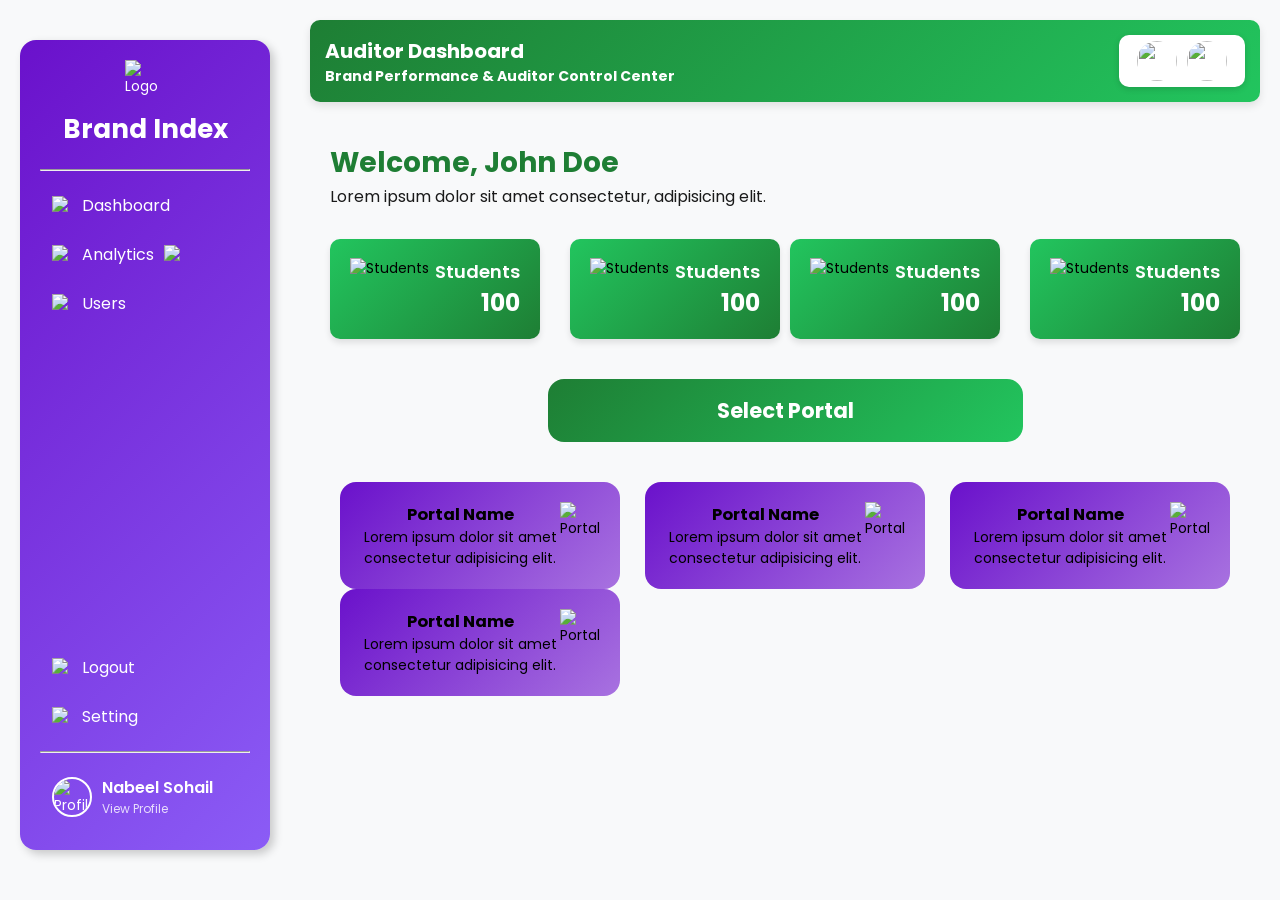
==== auditorDashboard.html @ d718fb27 "sidebar also done" ====
<!DOCTYPE html>
<html lang="en">
  <head>
    <meta charset="UTF-8" />
    <meta name="viewport" content="width=device-width, initial-scale=1.0" />
    <title>Dashboard</title>
    <link
      href="https://fonts.googleapis.com/css2?family=Inter:wght@400;700&display=swap"
      rel="stylesheet"
    />
    <link rel="stylesheet" href="./assets/css/global.css" />
    <link rel="stylesheet" href="./assets/css/sidebar.css" />
    <link rel="stylesheet" href="./assets/css/auditorDashboard.css" />
  </head>
  <body>
    <div class="sidebar">
      <!-- Top Section -->
      <div class="top">
        <img src="https://placehold.co/20x20" alt="Logo" />
        <h2>Brand Index</h2>
      </div>

      <hr class="seperator">

      <!-- Middle Section (Navigation Items) -->
      <div class="middle">
        <div class="nav-item">
          <img src="https://placehold.co/20x20" alt="Home" />
          <span>Dashboard</span>
        </div>
        <!-- Analytics with Submenu -->
        <div class="nav-item has-submenu">
          <div class="nav-main">
            <img src="https://placehold.co/20x20" alt="Analytics" />
            <span>Analytics</span>
            <img src="https://placehold.co/20x20" class="arrow-icon" alt="Expand" />
          </div>
          <div class="submenu">
            <div class="submenu-item">Reports</div>
            <div class="submenu-item">Traffic</div>
            <div class="submenu-item">User Insights</div>
          </div>
        </div>
        <div class="nav-item">
          <img src="https://placehold.co/20x20" alt="Users" />
          <span>Users</span>
        </div>
        <!-- <div class="nav-item">
          <img src="https://placehold.co/20x20" alt="Settings" />
          <span>Settings</span>
        </div> -->
      </div>

      
      <!-- Footer Section -->
      <div class="footer">
        <div class="footer-item">
          <img src="https://placehold.co/20x20" alt="Logout" />
          <span>Logout</span>
        </div>
        <div class="footer-item">
          <img src="https://placehold.co/20x20" alt="Logout" />
          <span>Setting</span>
        </div>
      </div>
      
      <hr class="seperator">
      
      <!-- Profile Panel -->
      <div class="profile-panel">
        <img src="https://placehold.co/20x20" alt="Profile" />
        <div class="profile-info">
          <h3>Nabeel Sohail</h3>
          <p>View Profile</p>
        </div>
      </div>
    </div>

    <div class="main-content">
      <div class="header">
        <div>
          <h1>Auditor Dashboard</h1>
          <h4>Brand Performance & Auditor Control Center</h4>
        </div>
        <div class="header-sub-wrapper">
          <img src="https://placehold.co/20x20" />
          <img src="https://placehold.co/20x20" />
        </div>
      </div>

      <div class="top-section">
        <div class="welcome">
          <h2>Welcome, <span>John Doe</span></h2>
          <p>Lorem ipsum dolor sit amet consectetur, adipisicing elit.</p>
        </div>

        <div class="stat-container">
          <div class="stats">
            <div class="stat">
              <div class="stat-img">
                <img src="https://placehold.co/20x20" alt="Students" />
              </div>
              <div class="stat-text">
                <h3>Students</h3>
                <h4>100</h4>
              </div>
            </div>
            <div class="stat">
              <div class="stat-img">
                <img src="https://placehold.co/20x20" alt="Students" />
              </div>
              <div class="stat-text">
                <h3>Students</h3>
                <h4>100</h4>
              </div>
            </div>
          </div>
          <div class="stats">
            <div class="stat">
              <div class="stat-img">
                <img src="https://placehold.co/20x20" alt="Students" />
              </div>
              <div class="stat-text">
                <h3>Students</h3>
                <h4>100</h4>
              </div>
            </div>
            <div class="stat">
              <div class="stat-img">
                <img src="https://placehold.co/20x20" alt="Students" />
              </div>
              <div class="stat-text">
                <h3>Students</h3>
                <h4>100</h4>
              </div>
            </div>
          </div>
        </div>
      </div>

      <div class="portal-section">
        <h2>Select Portal</h2>
        <div class="portals">
          <div class="portal">
            <div class="left">
              <h3 class="title">Portal Name</h3>
              <div class="description">
                Lorem ipsum dolor sit amet consectetur adipisicing elit.
              </div>
            </div>
            <div class="right">
              <img src="https://placehold.co/56x56" alt="Portal" />
            </div>
            <button class="portal-btn">Click Here</button>
          </div>
          <div class="portal">
            <div class="left">
              <h3 class="title">Portal Name</h3>
              <div class="description">
                Lorem ipsum dolor sit amet consectetur adipisicing elit.
              </div>
            </div>
            <div class="right">
              <img src="https://placehold.co/56x56" alt="Portal" />
            </div>
            <button class="portal-btn">Click Here</button>
          </div>
          <div class="portal">
            <div class="left">
              <h3 class="title">Portal Name</h3>
              <div class="description">
                Lorem ipsum dolor sit amet consectetur adipisicing elit.
              </div>
            </div>
            <div class="right">
              <img src="https://placehold.co/56x56" alt="Portal" />
            </div>
            <button class="portal-btn">Click Here</button>
          </div>
          <div class="portal">
            <div class="left">
              <h3 class="title">Portal Name</h3>
              <div class="description">
                Lorem ipsum dolor sit amet consectetur adipisicing elit.
              </div>
            </div>
            <div class="right">
              <img src="https://placehold.co/56x56" alt="Portal" />
            </div>
            <button class="portal-btn">Click Here</button>
          </div>
        </div>
      </div>
    </div>
  </body>
  <script src="./assets/js/Sidebar.js" defer></script>
</html>
---- assets/css/global.css ----
@import url("https://fonts.googleapis.com/css?family=Poppins:400,500,600,700&display=swap");
* {
  margin: 0;
  padding: 0;
  box-sizing: border-box;
  font-family: "Poppins", sans-serif;
  text-decoration: none;
  list-style: none;
}

html,
body {
  height: 100vh;
  width: 100%;
  /* place-items: center; */
  /* display: flex; */
  /* flex-direction: column; */
  /* justify-content: center; */
  /* align-items: center; */
  font-family: "Poppins", sans-serif;
  display: flex;
  justify-content: center;
  align-items: center;
  /* background-color: #ddd; */
  font-size: 14px;
}
/* ::selection {
  background: #23a03d;
  color: #ffffff;
} */

/* ------------------------------------ */
/* -------- Button Styles -------------- */
/* ------------------------------------ */

.btn-green {
  border: none;
  padding: 20px;
  margin-top: 5px;
  background-color: #23a03d;
  border-radius: 5px;
  color: #ffffff;
  cursor: pointer;
  font-weight: bold;
  font-size: 14px;
  transition: all ease-in-out 0.3s;
  width: 100%;
}

.btn-white {
  border: none;
  padding: 15px 30px;
  background-color: #ffffff;
  border-radius: 50px;
  color: #119832;
  margin: 10px 0px;
  cursor: pointer;
  font-weight: bold;
  transition: all ease-in-out 0.3s;
}

.btn-white:hover {
  background-color: #209e39;
  color: #ffffff;
  outline: 2px solid #ffffff;
}

.btn-green:hover {
  background-color: #ffffff;
  color: #1f9e39;
  outline: 2px solid #1c9d37;
}

/* ------------------------------------ */
/* -------- Input Styles -------------- */
/* ------------------------------------ */

.form-input {
  margin: 10px 0px;
  border: 1px solid #454344;
  padding: 12px 8px;
  background-color: #efefef;
  width: 100%;
  border-radius: 5px;
  transition: all ease-in-out 0.3s;  
  color: #6b6b6b;
}

.form-input:focus {
  outline: none;
  border: 1px solid #17c93b;
  box-shadow: 0px 0px 5px 0px #209e39;
  color: #3a3a3a;
  background-color: #ffffff;
}

.form-input:hover {
  outline: none;
  border: 1px solid #17c93b;
}

/* placeholder */
.form-input::placeholder {
  color: #6b6b6b;
}

/* ------------------------------------ */
/* -------- Main Styles -------------- */
/* ------------------------------------ */
---- assets/css/sidebar.css ----
/* Sidebar */
.sidebar {
  width: 250px;
  height: 90vh;
  background: linear-gradient(135deg, #6a11cb, #8b5cf6);
  color: #fff;
  display: flex;
  flex-direction: column;
  padding: 20px;
  margin: 40px 20px;
  border-radius: 16px;
  box-shadow: 4px 4px 10px rgba(0, 0, 0, 0.2);
  transition: all 0.3s ease-in-out;
}

/* Top Section (Logo & App Name) */
.sidebar .top {
  display: flex;
  align-items: center;
  flex-direction: column;
  justify-content: center;
  gap: 10px;
  width: 100%;
  margin-bottom: 10px;
}

.sidebar .top img {
  width: 40px;
  height: 40px;
}

.sidebar .top h2 {
  font-size: 26px;
  font-weight: bold;
}

/* Middle Section (Navigation Items) */
.sidebar .middle {
  flex: 1;
  width: 100%;
}

.sidebar .nav-item {
  display: flex;
  align-items: center;
  gap: 10px;
  padding: 12px;
  border-radius: 8px;
  transition: all 0.3s ease-in-out;
  cursor: pointer;
}

.sidebar .nav-item:hover {
  background-color: rgba(255, 255, 255, 0.15);
  transform: translateX(5px);
}

.sidebar .nav-item img {
  width: 20px;
  height: 20px;
}

.sidebar .nav-item span {
  font-size: 16px;
}

/* Submenu */
.nav-item.has-submenu {
  display: flex;
  flex-direction: column;
  width: 100%;
}

.nav-item .nav-main {
  display: flex;
  align-items: center;
  justify-content:flex-start;
  width: 100%;
  cursor: pointer;
  gap: 10px;  
}

.arrow-icon {
  width: 15px;
  transition: transform 0.3s ease;
}

.submenu {
  display: none;
  flex-direction: column;
  padding-left: 30px;
  width: auto;
}

.submenu-item {
  padding: 8px 0;
  font-size: 14px;
  cursor: pointer;
  transition: all 0.3s ease;
}

.submenu-item:hover {
  color: #ffd700;
}

/* Open submenu */
.nav-item.active .submenu {
  display: flex;
  width: 100%;
}

.nav-item.active .arrow-icon {
  transform: rotate(180deg);
}

/* Footer Section (Settings & Logout) */
.sidebar .footer {
  width: 100%;
}

.sidebar .footer .footer-item {
  display: flex;
  align-items: center;
  gap: 10px;
  padding: 12px;
  border-radius: 8px;
  transition: all 0.3s ease-in-out;
  cursor: pointer;
}

.sidebar .footer .footer-item:hover {
  background-color: rgba(255, 255, 255, 0.15);
  transform: translateX(5px);
}

.sidebar .footer .footer-item img {
  width: 20px;
  height: 20px;
}

.sidebar .footer .footer-item span {
  font-size: 16px;
}

/* Profile Panel */
.sidebar .profile-panel {
  display: flex;
  align-items: center;
  gap: 10px;
  margin-top: auto;
  padding: 12px;
  border-radius: 8px;
  cursor: pointer;
  transition: all 0.3s ease-in-out;
}

.sidebar .profile-panel:hover {
  background-color: rgba(255, 255, 255, 0.15);
}

.sidebar .profile-panel img {
  width: 40px;
  height: 40px;
  border-radius: 50%;
  border: 2px solid white;
}

.sidebar .profile-panel .profile-info {
  display: flex;
  flex-direction: column;
}

.sidebar .profile-panel .profile-info h3 {
  font-size: 16px;
  font-weight: 600;
}

.sidebar .profile-panel .profile-info p {
  font-size: 12px;
  opacity: 0.8;
}

/* Seperator */
.sidebar .seperator {
  width: 100%;
  height: 1px;
  background-color: rgba(255, 255, 255, 0.2);
  margin: 10px 0;
}
---- assets/css/auditorDashboard.css ----
* {
  margin: 0;
  padding: 0;
  box-sizing: border-box;
  font-family: "Poppins", sans-serif;
}

body {
  display: flex;
  flex-direction: row;
  height: 100vh;
  background-color: #f8f9fa;
  justify-content: flex-start;
  align-items: flex-start;
}

/* General Enhancements */
:root {
  --primary-green: #1e7e34; /* Darker green for depth */
  --secondary-green: #22c55e; /* Existing bright green */
  --accent-red: #e63946; /* Slightly soft red */
  --text-dark: #1a1a1a;
  --text-light: #ffffff;
  --card-bg: #f4f4f4;
}

/* Main Content */
.main-content {
  flex: 1;
  padding: 20px;
}

/* Header */
.header {
  display: flex;
  justify-content: space-between;
  align-items: center;
  background: linear-gradient(
    135deg,
    var(--primary-green),
    var(--secondary-green)
  );
  padding: 15px;
  color: var(--text-light);
  border-radius: 10px;
  box-shadow: 0px 4px 8px rgba(0, 0, 0, 0.1);
  transition: all 0.3s ease-in-out;
}

.header:hover {
  transform: scale(1.01);
}

.header h1 {
  font-size: 20px;
  font-weight: bold;
}

/* Header Sub-wrapper */
.header .header-sub-wrapper {
  display: flex;
  align-items: center;
  background-color: var(--text-light);
  color: var(--text-dark);
  padding: 6px 18px;
  border-radius: 10px;
  gap: 10px;
  box-shadow: 0px 2px 6px rgba(0, 0, 0, 0.15);
}

.header .header-sub-wrapper img {
  width: 40px;
  height: 40px;
  border-radius: 50%;
  transition: transform 0.3s ease-in-out;
}

.header .header-sub-wrapper img:hover {
  transform: rotate(10deg);
}

/* Top Section */
.top-section {
  margin: 20px auto;
  padding: 20px;
  display: flex;
  flex-direction: column;
  gap: 30px;
}

.top-section .welcome h2 {
  font-size: 28px;
  font-weight: 700;
  color: var(--primary-green);
  transition: color 0.3s ease-in-out;
}

.top-section .welcome h2:hover {
  color: var(--secondary-green);
}

.top-section .welcome p {
  font-size: 16px;
  color: var(--text-dark);
}

/* Stats Section */
.stat-container {
  display: flex;
  flex-direction: row;
  justify-content: space-between;
  width: 100%;
  margin: auto;
}

.stats {
  display: flex;
  justify-content: space-around;
  gap: 30px;
  flex-wrap: wrap;
}

.stat {
  background: linear-gradient(
    135deg,
    var(--secondary-green),
    var(--primary-green)
  );
  padding: 20px;
  border-radius: 10px;
  text-align: center;
  width: 210px;
  height: 100px;
  display: flex;
  flex-wrap: wrap;
  justify-content: space-between;
  align-content: center;
  box-shadow: 0px 4px 6px rgba(0, 0, 0, 0.1);
  transition: transform 0.3s ease-in-out, box-shadow 0.3s ease-in-out;
}

.stat:hover {
  transform: translateY(-5px);
  box-shadow: 0px 6px 12px rgba(0, 0, 0, 0.15);
}

.stat .stat-img img {
  width: 36px;
  transition: transform 0.3s ease-in-out;
}

.stat:hover .stat-img img {
  transform: scale(1.1);
}

.stat .stat-text {
  text-align: right;
  color: var(--text-light);
}

.stat .stat-text h3 {
  font-size: 18px;
  font-weight: 600;
}

.stat .stat-text h4 {
  font-size: 24px;
}

/* Portal Section */
.portal-section h2 {
  text-align: center;
  margin: 20px auto;
  background: linear-gradient(
    135deg,
    var(--primary-green),
    var(--secondary-green)
  );
  padding: 16px 0px;
  border-radius: 16px;
  width: 50%;
  color: var(--text-light);
  transition: transform 0.3s ease-in-out;
}

.portal-section h2:hover {
  transform: scale(1.02);
}

.portals {
  display: flex;
  justify-content: space-between;
  padding: 20px 30px;
  flex-wrap: wrap;
}
/* Portal Styling */
.portal {
  background: linear-gradient(135deg, #6a11cb, #a872e0);
  padding: 20px;
  border-radius: 16px;
  text-align: center;
  display: flex;
  flex-direction: row;
  justify-content: space-between;
  width: 280px;
  position: relative;
  overflow: hidden;
  transition: all 0.3s ease-in-out;
}

.portal:hover {
  transform: translateY(-5px);
  box-shadow: 0px 6px 12px rgba(0, 0, 0, 0.15);
}

/* Blur Effect */
.portal::before {
  content: "";
  position: absolute;
  top: 0;
  left: 0;
  width: 100%;
  height: 100%;
  background: rgba(0, 0, 0, 0.5); /* Dark overlay */
  backdrop-filter: blur(6px); /* Blur effect */
  opacity: 0;
  transition: opacity 0.3s ease-in-out;
  border-radius: 16px;
}

/* Button Styling */
.portal .portal-btn {
  position: absolute;
  top: 50%;
  left: 50%;
  transform: translate(-50%, -50%) translateY(20px); /* Initially hidden below */
  background: var(--accent-red);
  color: var(--text-light);
  border: none;
  padding: 12px 24px;
  font-size: 16px;
  font-weight: bold;
  border-radius: 8px;
  opacity: 0;
  transition: all 0.3s ease-in-out;
  cursor: pointer;
}

.portal .portal-btn:hover {
  background: #c92a3e;
}

/* Show Blur and Button on Hover */
.portal:hover::before {
  opacity: 1;
}

.portal:hover .portal-btn {
  opacity: 1;
  transform: translate(-50%, -50%) translateY(0);
}
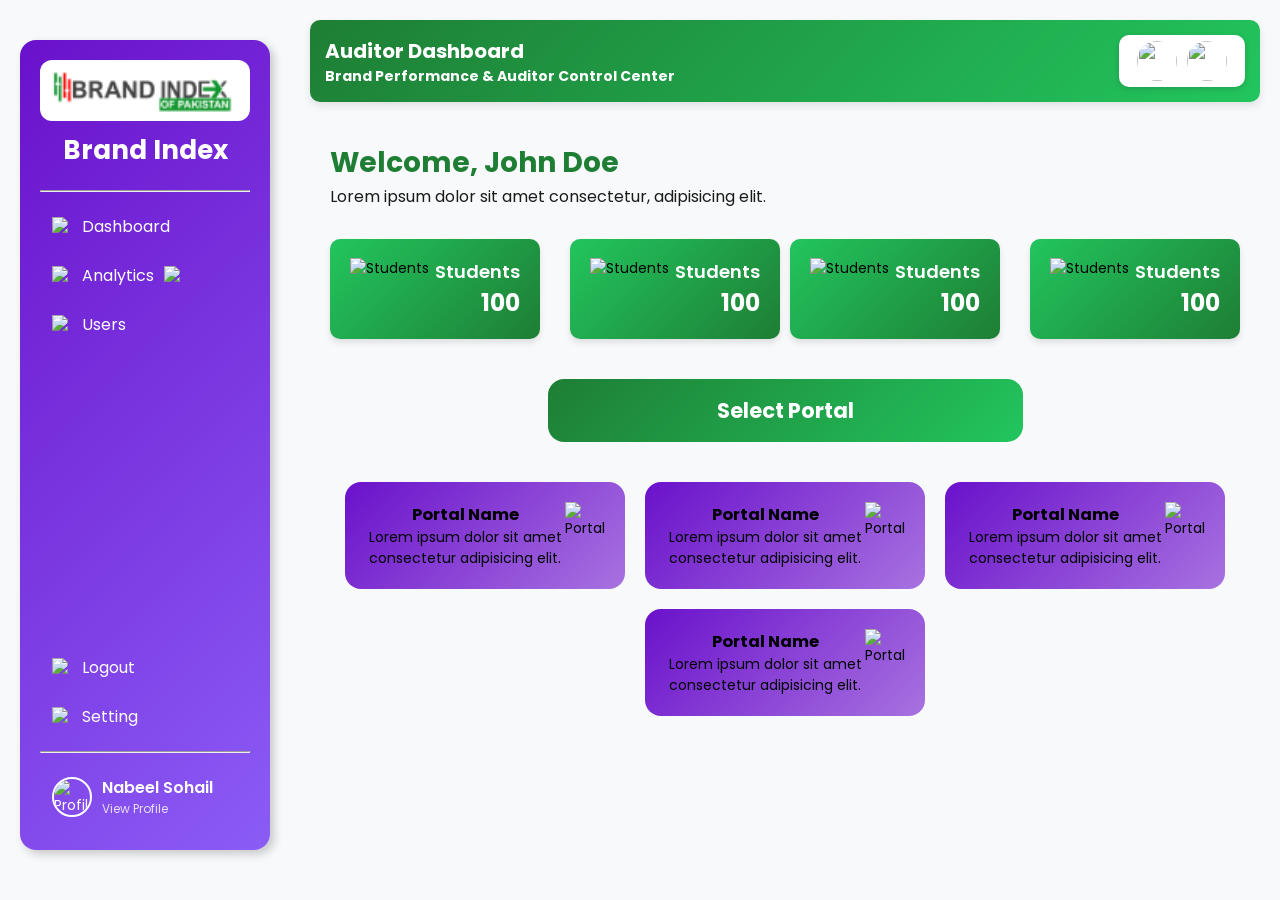
==== commit 4efe2ffd: "portals grid and logo" ====
--- a/auditorDashboard.html
+++ b/auditorDashboard.html
@@ -16,11 +16,14 @@
     <div class="sidebar">
       <!-- Top Section -->
       <div class="top">
-        <img src="https://placehold.co/20x20" alt="Logo" />
+        <img
+          src="./assets/images/BRAND INDEX Concepts Initial Logo 1.png"
+          alt="Logo"
+        />
         <h2>Brand Index</h2>
       </div>
 
-      <hr class="seperator">
+      <hr class="seperator" />
 
       <!-- Middle Section (Navigation Items) -->
       <div class="middle">
@@ -33,7 +36,11 @@
           <div class="nav-main">
             <img src="https://placehold.co/20x20" alt="Analytics" />
             <span>Analytics</span>
-            <img src="https://placehold.co/20x20" class="arrow-icon" alt="Expand" />
+            <img
+              src="https://placehold.co/20x20"
+              class="arrow-icon"
+              alt="Expand"
+            />
           </div>
           <div class="submenu">
             <div class="submenu-item">Reports</div>
@@ -51,7 +58,6 @@
         </div> -->
       </div>
 
-      
       <!-- Footer Section -->
       <div class="footer">
         <div class="footer-item">
@@ -63,9 +69,9 @@
           <span>Setting</span>
         </div>
       </div>
-      
-      <hr class="seperator">
-      
+
+      <hr class="seperator" />
+
       <!-- Profile Panel -->
       <div class="profile-panel">
         <img src="https://placehold.co/20x20" alt="Profile" />
--- a/assets/css/sidebar.css
+++ b/assets/css/sidebar.css
@@ -25,8 +25,9 @@
 }
 
 .sidebar .top img {
-  width: 40px;
-  height: 40px;
+  width: 210px;
+  height: auto;
+  border-radius: 12px;
 }
 
 .sidebar .top h2 {
@@ -74,10 +75,10 @@
 .nav-item .nav-main {
   display: flex;
   align-items: center;
-  justify-content:flex-start;
+  justify-content: flex-start;
   width: 100%;
   cursor: pointer;
-  gap: 10px;  
+  gap: 10px;
 }
 
 .arrow-icon {
@@ -186,4 +187,4 @@
   height: 1px;
   background-color: rgba(255, 255, 255, 0.2);
   margin: 10px 0;
-}+}
--- a/assets/css/auditorDashboard.css
+++ b/assets/css/auditorDashboard.css
@@ -189,10 +189,12 @@
 
 .portals {
   display: flex;
-  justify-content: space-between;
+  justify-content: center; /* Center items if there's extra space */
+  gap: 20px; /* Add gap for spacing */
   padding: 20px 30px;
-  flex-wrap: wrap;
-}
+  flex-wrap: wrap; /* Ensure items wrap to the next line */
+}
+
 /* Portal Styling */
 .portal {
   background: linear-gradient(135deg, #6a11cb, #a872e0);
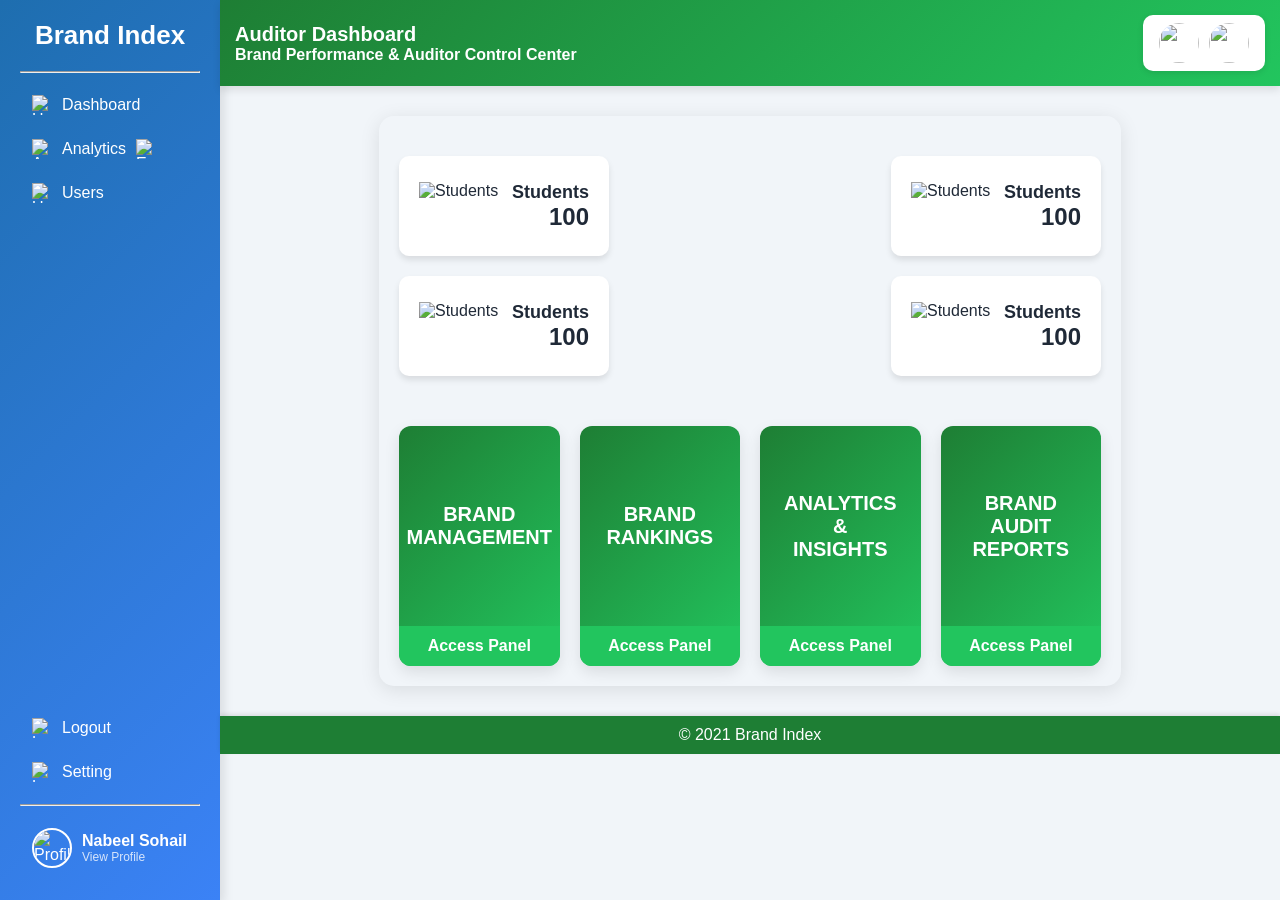
==== commit 8fb28261: "working" ====
--- a/auditorDashboard.html
+++ b/auditorDashboard.html
@@ -8,18 +8,428 @@
       href="https://fonts.googleapis.com/css2?family=Inter:wght@400;700&display=swap"
       rel="stylesheet"
     />
-    <link rel="stylesheet" href="./assets/css/global.css" />
-    <link rel="stylesheet" href="./assets/css/sidebar.css" />
-    <link rel="stylesheet" href="./assets/css/auditorDashboard.css" />
   </head>
+  <style>
+    /* General Enhancements */
+    :root {
+      --primary-green: #1e7e34;
+      --secondary-green: #22c55e;
+      --primary-blue: #1e6eaf;
+      --secondary-blue: #3b82f6;
+      --neutral-gray: #f1f5f9;
+      --text-dark: #1f2937;
+      --text-light: #ffffff;
+      --card-bg: #ffffff;
+      --border-gray: #d1d5db;
+      --shadow-color: rgba(0, 0, 0, 0.1);
+    }
+
+    * {
+      margin: 0;
+      padding: 0;
+      box-sizing: border-box;
+      font-family: "Inter", sans-serif;
+    }
+
+    body {
+      display: flex;
+      flex-direction: row;
+      height: 100vh;
+      background-color: var(--neutral-gray);
+      color: var(--text-dark);
+      justify-content: flex-start;
+      align-items: flex-start;
+    }
+
+    /* Sidebar */
+    .sidebar {
+      width: 250px;
+      height: 100vh;
+      background: linear-gradient(135deg, var(--primary-blue), var(--secondary-blue));
+      color: var(--text-light);
+      display: flex;
+      flex-direction: column;
+      padding: 20px;
+      box-shadow: 4px 4px 10px var(--shadow-color);
+      transition: all 0.3s ease-in-out;
+    }
+
+    /* Top Section (Logo & App Name) */
+    .sidebar .top {
+      display: flex;
+      align-items: center;
+      flex-direction: column;
+      justify-content: center;
+      gap: 10px;
+      width: 100%;
+      margin-bottom: 10px;
+    }
+
+    .sidebar .top img {
+      width: 40px;
+      height: 40px;
+    }
+
+    .sidebar .top h2 {
+      font-size: 26px;
+      font-weight: bold;
+    }
+
+    /* Middle Section (Navigation Items) */
+    .sidebar .middle {
+      flex: 1;
+      width: 100%;
+    }
+
+    .sidebar .nav-item {
+      display: flex;
+      align-items: center;
+      gap: 10px;
+      padding: 12px;
+      border-radius: 8px;
+      transition: all 0.3s ease-in-out;
+      cursor: pointer;
+    }
+
+    .sidebar .nav-item:hover {
+      background-color: rgba(255, 255, 255, 0.2);
+      transform: translateX(5px);
+    }
+
+    .sidebar .nav-item img {
+      width: 20px;
+      height: 20px;
+    }
+
+    .sidebar .nav-item span {
+      font-size: 16px;
+    }
+
+    /* Submenu */
+    .nav-item.has-submenu {
+      display: flex;
+      flex-direction: column;
+      width: 100%;
+    }
+
+    .nav-item .nav-main {
+      display: flex;
+      align-items: center;
+      justify-content: flex-start;
+      width: 100%;
+      cursor: pointer;
+      gap: 10px;
+    }
+
+    .arrow-icon {
+      width: 15px;
+      transition: transform 0.3s ease;
+    }
+
+    .submenu {
+      display: none;
+      flex-direction: column;
+      padding-left: 30px;
+      width: auto;
+    }
+
+    .submenu-item {
+      padding: 8px 0;
+      font-size: 14px;
+      cursor: pointer;
+      transition: all 0.3s ease;
+    }
+
+    .submenu-item:hover {
+      color: #ffd700;
+    }
+
+    /* Open submenu */
+    .nav-item.active .submenu {
+      display: flex;
+      width: 100%;
+    }
+
+    .nav-item.active .arrow-icon {
+      transform: rotate(180deg);
+    }
+
+    /* Footer Section (Settings & Logout) */
+    .sidebar .footer {
+      width: 100%;
+    }
+
+    .sidebar .footer .footer-item {
+      display: flex;
+      align-items: center;
+      gap: 10px;
+      padding: 12px;
+      border-radius: 8px;
+      transition: all 0.3s ease-in-out;
+      cursor: pointer;
+    }
+
+    .sidebar .footer .footer-item:hover {
+      background-color: rgba(255, 255, 255, 0.2);
+      transform: translateX(5px);
+    }
+
+    .sidebar .footer .footer-item img {
+      width: 20px;
+      height: 20px;
+    }
+
+    .sidebar .footer .footer-item span {
+      font-size: 16px;
+    }
+
+    /* Profile Panel */
+    .sidebar .profile-panel {
+      display: flex;
+      align-items: center;
+      gap: 10px;
+      margin-top: auto;
+      padding: 12px;
+      border-radius: 8px;
+      cursor: pointer;
+      transition: all 0.3s ease-in-out;
+    }
+
+    .sidebar .profile-panel:hover {
+      background-color: rgba(255, 255, 255, 0.2);
+    }
+
+    .sidebar .profile-panel img {
+      width: 40px;
+      height: 40px;
+      border-radius: 50%;
+      border: 2px solid white;
+    }
+
+    .sidebar .profile-panel .profile-info {
+      display: flex;
+      flex-direction: column;
+    }
+
+    .sidebar .profile-panel .profile-info h3 {
+      font-size: 16px;
+      font-weight: 600;
+    }
+
+    .sidebar .profile-panel .profile-info p {
+      font-size: 12px;
+      opacity: 0.8;
+    }
+
+    /* Seperator */
+    .sidebar .seperator {
+      width: 100%;
+      height: 1px;
+      background-color: rgba(255, 255, 255, 0.2);
+      margin: 10px 0;
+    }
+
+    /* Main Content */
+    .main-content {
+      flex: 1;
+    }
+
+    /* Header */
+    .header {
+      display: flex;
+      justify-content: space-between;
+      align-items: center;
+      background: linear-gradient(135deg, var(--primary-green), var(--secondary-green));
+      padding: 15px;
+      color: var(--text-light);
+      box-shadow: 0px 4px 8px var(--shadow-color);
+      transition: all 0.3s ease-in-out;
+    }
+
+    .header h1 {
+      font-size: 20px;
+      font-weight: bold;
+    }
+
+    /* Header Sub-wrapper */
+    .header .header-sub-wrapper {
+      display: flex;
+      align-items: center;
+      background-color: var(--text-light);
+      color: var(--text-dark);
+      padding: 8px 16px;
+      border-radius: 10px;
+      box-shadow: 0px 2px 6px var(--shadow-color);
+      gap: 10px;
+    }
+
+    .header .header-sub-wrapper img {
+      width: 40px;
+      height: 40px;
+      border-radius: 50%;
+      transition: transform 0.3s ease-in-out;
+    }
+
+    .header .header-sub-wrapper img:hover {
+      transform: rotate(10deg);
+    }
+
+    .mainContainer {
+      display: flex;
+      flex-direction: column;
+      justify-content: center;
+      align-items: center;
+      gap: 20px;
+      padding: 30px 0px;
+    }
+
+    .auditer-content {
+      width: 70%;
+      height: auto;
+      display: flex;
+      flex-direction: column;
+      justify-content: space-between;
+      gap: 30px;
+      padding: 20px;
+      background-color: var(--white2);
+      box-shadow: 0px 4px 20px rgba(0, 0, 0, 0.1);
+      border-radius: 15px;
+    }
+
+    /* Stats Section */
+    .stat-container {
+      display: flex;
+      gap: 20px;
+      margin-top: 20px;
+    }
+
+    .stats {
+      width: 100%;
+      display: flex;
+      flex-direction: column;
+      gap: 20px;
+      justify-content: space-between;
+    }
+
+    .stats.left {
+      align-items: flex-start;
+    }
+
+    .stats.right {
+      align-items: flex-end;
+    }
+
+    .stat {
+      background: var(--card-bg);
+      padding: 20px;
+      border-radius: 10px;
+      text-align: center;
+      width: 210px;
+      height: 100px;
+      display: flex;
+      flex-wrap: wrap;
+      justify-content: space-between;
+      align-content: center;
+      box-shadow: 0px 4px 6px var(--shadow-color);
+      transition: transform 0.3s ease-in-out, box-shadow 0.3s ease-in-out;
+    }
+
+    .stat:hover {
+      transform: translateY(-5px);
+      box-shadow: 0px 6px 12px rgba(0, 0, 0, 0.15);
+    }
+
+    .stat .stat-img img {
+      width: 36px;
+      transition: transform 0.3s ease-in-out;
+    }
+
+    .stat:hover .stat-img img {
+      transform: scale(1.1);
+    }
+
+    .stat .stat-text {
+      text-align: right;
+      color: var(--text-dark);
+    }
+
+    .stat .stat-text h3 {
+      font-size: 18px;
+      font-weight: 600;
+    }
+
+    .stat .stat-text h4 {
+      font-size: 24px;
+      font-weight: bold;
+    }
+
+    .mainContainer .panels {
+      display: flex;
+      gap: 20px;
+      margin-top: 20px;
+    }
+
+    .card {
+      width: 240px;
+      height: 240px;
+      border-radius: 12px;
+      box-shadow: 0px 6px 15px var(--shadow-color);
+      background: linear-gradient(135deg, var(--primary-green), var(--secondary-green));
+      color: var(--text-light);
+      display: flex;
+      flex-direction: column;
+      justify-content: space-between;
+      overflow: hidden;
+      transition: transform 0.3s ease, box-shadow 0.3s ease;
+      cursor: pointer;
+    }
+
+    .card:hover {
+      transform: translateY(-5px);
+      box-shadow: 0px 10px 25px rgba(0, 0, 0, 0.15);
+    }
+    
+    .card .p {
+      text-align: center;
+      font-size: 20px;
+      font-weight: bold;
+      padding: 20px;
+      text-transform: uppercase;
+      height: 100%;
+      display: flex;
+      justify-content: center;
+      align-items: center;
+    }
+    
+    .card .access-panel {
+      height: 50px;
+      background-color: var(--secondary-green);
+      text-align: center;
+      font-size: 16px;
+      font-weight: 600;
+      display: flex;
+      align-items: center;
+      justify-content: center;
+      transition: background-color 0.3s ease;
+    }
+    
+    .card .access-panel:hover {
+      background-color: var(--primary-green);
+    }
+
+    footer {
+      background-color: var(--primary-green);
+      color: var(--text-light);
+      padding: 10px;
+      text-align: center;
+      box-shadow: 0px -2px 4px var(--shadow-color);
+    }
+  </style>
   <body>
     <div class="sidebar">
       <!-- Top Section -->
       <div class="top">
-        <img
-          src="./assets/images/BRAND INDEX Concepts Initial Logo 1.png"
-          alt="Logo"
-        />
+        <!-- <img src="https://placehold.co/20x20" alt="Logo" /> -->
         <h2>Brand Index</h2>
       </div>
 
@@ -94,109 +504,109 @@
         </div>
       </div>
 
-      <div class="top-section">
-        <div class="welcome">
-          <h2>Welcome, <span>John Doe</span></h2>
-          <p>Lorem ipsum dolor sit amet consectetur, adipisicing elit.</p>
-        </div>
-
-        <div class="stat-container">
-          <div class="stats">
-            <div class="stat">
-              <div class="stat-img">
-                <img src="https://placehold.co/20x20" alt="Students" />
+      <main>
+        <!-- Stats container-->
+        <div class="mainContainer">
+          <div class="auditer-content">
+            <div class="stat-container">
+              <div class="stats left">
+                <div class="stat">
+                  <div class="stat-img">
+                    <img src="https://placehold.co/20x20" alt="Students" />
+                  </div>
+                  <div class="stat-text">
+                    <h3>Students</h3>
+                    <h4>100</h4>
+                  </div>
+                </div>
+                <div class="stat">
+                  <div class="stat-img">
+                    <img src="https://placehold.co/20x20" alt="Students" />
+                  </div>
+                  <div class="stat-text">
+                    <h3>Students</h3>
+                    <h4>100</h4>
+                  </div>
+                </div>
               </div>
-              <div class="stat-text">
-                <h3>Students</h3>
-                <h4>100</h4>
+              <div class="stats right">
+                <div class="stat">
+                  <div class="stat-img">
+                    <img src="https://placehold.co/20x20" alt="Students" />
+                  </div>
+                  <div class="stat-text">
+                    <h3>Students</h3>
+                    <h4>100</h4>
+                  </div>
+                </div>
+                <div class="stat">
+                  <div class="stat-img">
+                    <img src="https://placehold.co/20x20" alt="Students" />
+                  </div>
+                  <div class="stat-text">
+                    <h3>Students</h3>
+                    <h4>100</h4>
+                  </div>
+                </div>
               </div>
             </div>
-            <div class="stat">
-              <div class="stat-img">
-                <img src="https://placehold.co/20x20" alt="Students" />
+
+            <!-- Panels -->
+            <div class="panels">
+              <div class="card">
+                <div class="p">
+                  <p>
+                    Brand<br />
+                    Management
+                  </p>
+                </div>
+                <div class="access-panel">
+                  <p>Access Panel</p>
+                </div>
               </div>
-              <div class="stat-text">
-                <h3>Students</h3>
-                <h4>100</h4>
+              <div class="card">
+                <div class="p bg2">
+                  <p>
+                    Brand<br />
+                    Rankings
+                  </p>
+                </div>
+                <div class="access-panel">
+                  <p>Access Panel</p>
+                </div>
+              </div>
+              <div class="card">
+                <div class="p bg3">
+                  <p>
+                    Analytics &<br />
+                    Insights
+                  </p>
+                </div>
+                <div class="access-panel">
+                  <p>Access Panel</p>
+                </div>
+              </div>
+              <div class="card">
+                <div class="p bg4">
+                  <p>
+                    Brand Audit<br />
+                    Reports
+                  </p>
+                </div>
+                <div class="access-panel">
+                  <p>Access Panel</p>
+                </div>
               </div>
             </div>
           </div>
-          <div class="stats">
-            <div class="stat">
-              <div class="stat-img">
-                <img src="https://placehold.co/20x20" alt="Students" />
-              </div>
-              <div class="stat-text">
-                <h3>Students</h3>
-                <h4>100</h4>
-              </div>
-            </div>
-            <div class="stat">
-              <div class="stat-img">
-                <img src="https://placehold.co/20x20" alt="Students" />
-              </div>
-              <div class="stat-text">
-                <h3>Students</h3>
-                <h4>100</h4>
-              </div>
-            </div>
-          </div>
-        </div>
-      </div>
-
-      <div class="portal-section">
-        <h2>Select Portal</h2>
-        <div class="portals">
-          <div class="portal">
-            <div class="left">
-              <h3 class="title">Portal Name</h3>
-              <div class="description">
-                Lorem ipsum dolor sit amet consectetur adipisicing elit.
-              </div>
-            </div>
-            <div class="right">
-              <img src="https://placehold.co/56x56" alt="Portal" />
-            </div>
-            <button class="portal-btn">Click Here</button>
-          </div>
-          <div class="portal">
-            <div class="left">
-              <h3 class="title">Portal Name</h3>
-              <div class="description">
-                Lorem ipsum dolor sit amet consectetur adipisicing elit.
-              </div>
-            </div>
-            <div class="right">
-              <img src="https://placehold.co/56x56" alt="Portal" />
-            </div>
-            <button class="portal-btn">Click Here</button>
-          </div>
-          <div class="portal">
-            <div class="left">
-              <h3 class="title">Portal Name</h3>
-              <div class="description">
-                Lorem ipsum dolor sit amet consectetur adipisicing elit.
-              </div>
-            </div>
-            <div class="right">
-              <img src="https://placehold.co/56x56" alt="Portal" />
-            </div>
-            <button class="portal-btn">Click Here</button>
-          </div>
-          <div class="portal">
-            <div class="left">
-              <h3 class="title">Portal Name</h3>
-              <div class="description">
-                Lorem ipsum dolor sit amet consectetur adipisicing elit.
-              </div>
-            </div>
-            <div class="right">
-              <img src="https://placehold.co/56x56" alt="Portal" />
-            </div>
-            <button class="portal-btn">Click Here</button>
-          </div>
-        </div>
-      </div>
+        </div>
+      </main>
+
+      <footer>
+        <div class="copyright">
+          <p>&copy; 2021 Brand Index</p>
+        </div>
+      </footer>
     </div>
   </body>
   <script src="./assets/js/Sidebar.js" defer></script>
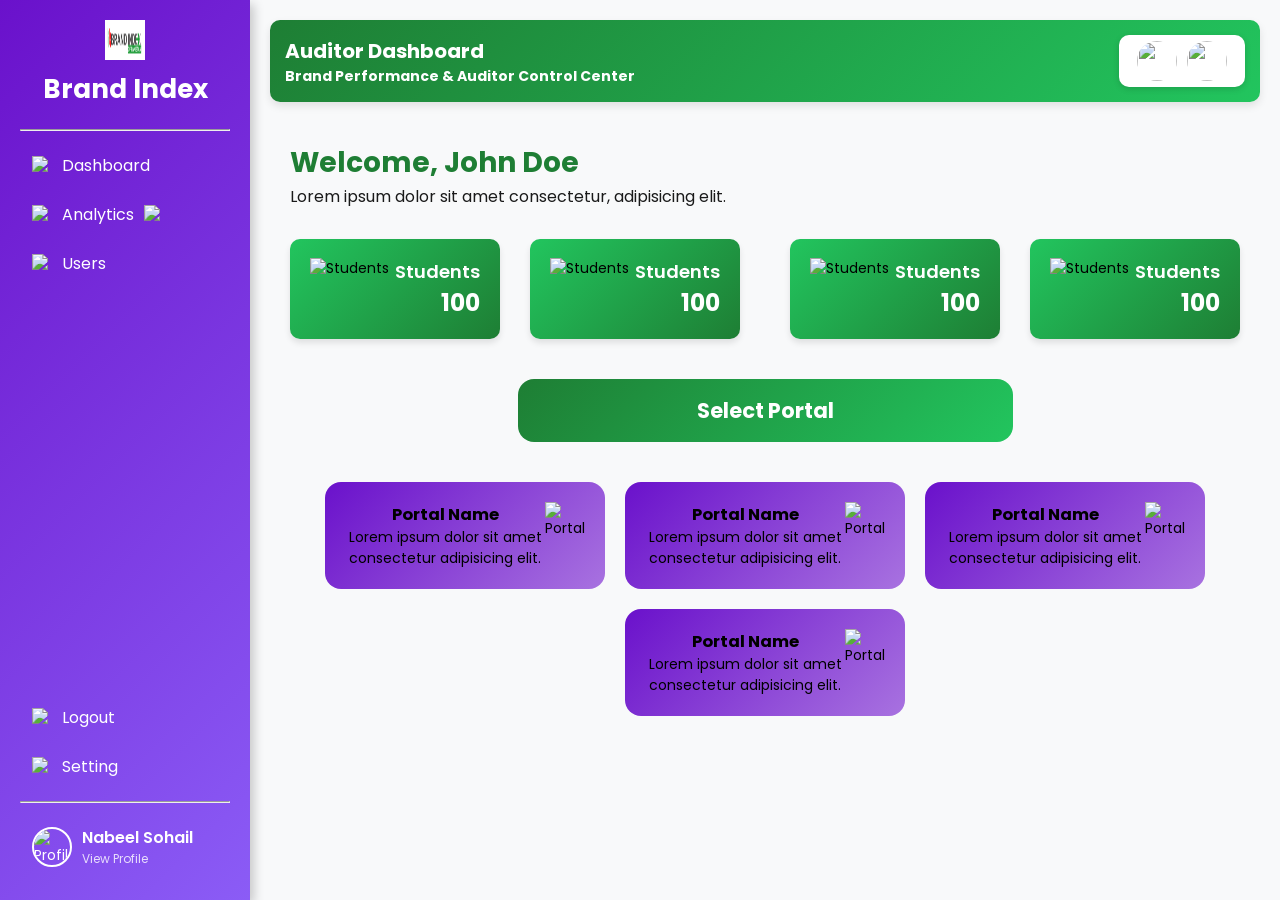
==== commit 9688bc31: "Merge branch 'develop' of https://github.com/NabeelSohail-30/BrandIndex-UI into develop # Conflicts:" ====
--- a/auditorDashboard.html
+++ b/auditorDashboard.html
@@ -8,428 +8,18 @@
       href="https://fonts.googleapis.com/css2?family=Inter:wght@400;700&display=swap"
       rel="stylesheet"
     />
+    <link rel="stylesheet" href="./assets/css/global.css" />
+    <link rel="stylesheet" href="./assets/css/sidebar.css" />
+    <link rel="stylesheet" href="./assets/css/auditorDashboard.css" />
   </head>
-  <style>
-    /* General Enhancements */
-    :root {
-      --primary-green: #1e7e34;
-      --secondary-green: #22c55e;
-      --primary-blue: #1e6eaf;
-      --secondary-blue: #3b82f6;
-      --neutral-gray: #f1f5f9;
-      --text-dark: #1f2937;
-      --text-light: #ffffff;
-      --card-bg: #ffffff;
-      --border-gray: #d1d5db;
-      --shadow-color: rgba(0, 0, 0, 0.1);
-    }
-
-    * {
-      margin: 0;
-      padding: 0;
-      box-sizing: border-box;
-      font-family: "Inter", sans-serif;
-    }
-
-    body {
-      display: flex;
-      flex-direction: row;
-      height: 100vh;
-      background-color: var(--neutral-gray);
-      color: var(--text-dark);
-      justify-content: flex-start;
-      align-items: flex-start;
-    }
-
-    /* Sidebar */
-    .sidebar {
-      width: 250px;
-      height: 100vh;
-      background: linear-gradient(135deg, var(--primary-blue), var(--secondary-blue));
-      color: var(--text-light);
-      display: flex;
-      flex-direction: column;
-      padding: 20px;
-      box-shadow: 4px 4px 10px var(--shadow-color);
-      transition: all 0.3s ease-in-out;
-    }
-
-    /* Top Section (Logo & App Name) */
-    .sidebar .top {
-      display: flex;
-      align-items: center;
-      flex-direction: column;
-      justify-content: center;
-      gap: 10px;
-      width: 100%;
-      margin-bottom: 10px;
-    }
-
-    .sidebar .top img {
-      width: 40px;
-      height: 40px;
-    }
-
-    .sidebar .top h2 {
-      font-size: 26px;
-      font-weight: bold;
-    }
-
-    /* Middle Section (Navigation Items) */
-    .sidebar .middle {
-      flex: 1;
-      width: 100%;
-    }
-
-    .sidebar .nav-item {
-      display: flex;
-      align-items: center;
-      gap: 10px;
-      padding: 12px;
-      border-radius: 8px;
-      transition: all 0.3s ease-in-out;
-      cursor: pointer;
-    }
-
-    .sidebar .nav-item:hover {
-      background-color: rgba(255, 255, 255, 0.2);
-      transform: translateX(5px);
-    }
-
-    .sidebar .nav-item img {
-      width: 20px;
-      height: 20px;
-    }
-
-    .sidebar .nav-item span {
-      font-size: 16px;
-    }
-
-    /* Submenu */
-    .nav-item.has-submenu {
-      display: flex;
-      flex-direction: column;
-      width: 100%;
-    }
-
-    .nav-item .nav-main {
-      display: flex;
-      align-items: center;
-      justify-content: flex-start;
-      width: 100%;
-      cursor: pointer;
-      gap: 10px;
-    }
-
-    .arrow-icon {
-      width: 15px;
-      transition: transform 0.3s ease;
-    }
-
-    .submenu {
-      display: none;
-      flex-direction: column;
-      padding-left: 30px;
-      width: auto;
-    }
-
-    .submenu-item {
-      padding: 8px 0;
-      font-size: 14px;
-      cursor: pointer;
-      transition: all 0.3s ease;
-    }
-
-    .submenu-item:hover {
-      color: #ffd700;
-    }
-
-    /* Open submenu */
-    .nav-item.active .submenu {
-      display: flex;
-      width: 100%;
-    }
-
-    .nav-item.active .arrow-icon {
-      transform: rotate(180deg);
-    }
-
-    /* Footer Section (Settings & Logout) */
-    .sidebar .footer {
-      width: 100%;
-    }
-
-    .sidebar .footer .footer-item {
-      display: flex;
-      align-items: center;
-      gap: 10px;
-      padding: 12px;
-      border-radius: 8px;
-      transition: all 0.3s ease-in-out;
-      cursor: pointer;
-    }
-
-    .sidebar .footer .footer-item:hover {
-      background-color: rgba(255, 255, 255, 0.2);
-      transform: translateX(5px);
-    }
-
-    .sidebar .footer .footer-item img {
-      width: 20px;
-      height: 20px;
-    }
-
-    .sidebar .footer .footer-item span {
-      font-size: 16px;
-    }
-
-    /* Profile Panel */
-    .sidebar .profile-panel {
-      display: flex;
-      align-items: center;
-      gap: 10px;
-      margin-top: auto;
-      padding: 12px;
-      border-radius: 8px;
-      cursor: pointer;
-      transition: all 0.3s ease-in-out;
-    }
-
-    .sidebar .profile-panel:hover {
-      background-color: rgba(255, 255, 255, 0.2);
-    }
-
-    .sidebar .profile-panel img {
-      width: 40px;
-      height: 40px;
-      border-radius: 50%;
-      border: 2px solid white;
-    }
-
-    .sidebar .profile-panel .profile-info {
-      display: flex;
-      flex-direction: column;
-    }
-
-    .sidebar .profile-panel .profile-info h3 {
-      font-size: 16px;
-      font-weight: 600;
-    }
-
-    .sidebar .profile-panel .profile-info p {
-      font-size: 12px;
-      opacity: 0.8;
-    }
-
-    /* Seperator */
-    .sidebar .seperator {
-      width: 100%;
-      height: 1px;
-      background-color: rgba(255, 255, 255, 0.2);
-      margin: 10px 0;
-    }
-
-    /* Main Content */
-    .main-content {
-      flex: 1;
-    }
-
-    /* Header */
-    .header {
-      display: flex;
-      justify-content: space-between;
-      align-items: center;
-      background: linear-gradient(135deg, var(--primary-green), var(--secondary-green));
-      padding: 15px;
-      color: var(--text-light);
-      box-shadow: 0px 4px 8px var(--shadow-color);
-      transition: all 0.3s ease-in-out;
-    }
-
-    .header h1 {
-      font-size: 20px;
-      font-weight: bold;
-    }
-
-    /* Header Sub-wrapper */
-    .header .header-sub-wrapper {
-      display: flex;
-      align-items: center;
-      background-color: var(--text-light);
-      color: var(--text-dark);
-      padding: 8px 16px;
-      border-radius: 10px;
-      box-shadow: 0px 2px 6px var(--shadow-color);
-      gap: 10px;
-    }
-
-    .header .header-sub-wrapper img {
-      width: 40px;
-      height: 40px;
-      border-radius: 50%;
-      transition: transform 0.3s ease-in-out;
-    }
-
-    .header .header-sub-wrapper img:hover {
-      transform: rotate(10deg);
-    }
-
-    .mainContainer {
-      display: flex;
-      flex-direction: column;
-      justify-content: center;
-      align-items: center;
-      gap: 20px;
-      padding: 30px 0px;
-    }
-
-    .auditer-content {
-      width: 70%;
-      height: auto;
-      display: flex;
-      flex-direction: column;
-      justify-content: space-between;
-      gap: 30px;
-      padding: 20px;
-      background-color: var(--white2);
-      box-shadow: 0px 4px 20px rgba(0, 0, 0, 0.1);
-      border-radius: 15px;
-    }
-
-    /* Stats Section */
-    .stat-container {
-      display: flex;
-      gap: 20px;
-      margin-top: 20px;
-    }
-
-    .stats {
-      width: 100%;
-      display: flex;
-      flex-direction: column;
-      gap: 20px;
-      justify-content: space-between;
-    }
-
-    .stats.left {
-      align-items: flex-start;
-    }
-
-    .stats.right {
-      align-items: flex-end;
-    }
-
-    .stat {
-      background: var(--card-bg);
-      padding: 20px;
-      border-radius: 10px;
-      text-align: center;
-      width: 210px;
-      height: 100px;
-      display: flex;
-      flex-wrap: wrap;
-      justify-content: space-between;
-      align-content: center;
-      box-shadow: 0px 4px 6px var(--shadow-color);
-      transition: transform 0.3s ease-in-out, box-shadow 0.3s ease-in-out;
-    }
-
-    .stat:hover {
-      transform: translateY(-5px);
-      box-shadow: 0px 6px 12px rgba(0, 0, 0, 0.15);
-    }
-
-    .stat .stat-img img {
-      width: 36px;
-      transition: transform 0.3s ease-in-out;
-    }
-
-    .stat:hover .stat-img img {
-      transform: scale(1.1);
-    }
-
-    .stat .stat-text {
-      text-align: right;
-      color: var(--text-dark);
-    }
-
-    .stat .stat-text h3 {
-      font-size: 18px;
-      font-weight: 600;
-    }
-
-    .stat .stat-text h4 {
-      font-size: 24px;
-      font-weight: bold;
-    }
-
-    .mainContainer .panels {
-      display: flex;
-      gap: 20px;
-      margin-top: 20px;
-    }
-
-    .card {
-      width: 240px;
-      height: 240px;
-      border-radius: 12px;
-      box-shadow: 0px 6px 15px var(--shadow-color);
-      background: linear-gradient(135deg, var(--primary-green), var(--secondary-green));
-      color: var(--text-light);
-      display: flex;
-      flex-direction: column;
-      justify-content: space-between;
-      overflow: hidden;
-      transition: transform 0.3s ease, box-shadow 0.3s ease;
-      cursor: pointer;
-    }
-
-    .card:hover {
-      transform: translateY(-5px);
-      box-shadow: 0px 10px 25px rgba(0, 0, 0, 0.15);
-    }
-    
-    .card .p {
-      text-align: center;
-      font-size: 20px;
-      font-weight: bold;
-      padding: 20px;
-      text-transform: uppercase;
-      height: 100%;
-      display: flex;
-      justify-content: center;
-      align-items: center;
-    }
-    
-    .card .access-panel {
-      height: 50px;
-      background-color: var(--secondary-green);
-      text-align: center;
-      font-size: 16px;
-      font-weight: 600;
-      display: flex;
-      align-items: center;
-      justify-content: center;
-      transition: background-color 0.3s ease;
-    }
-    
-    .card .access-panel:hover {
-      background-color: var(--primary-green);
-    }
-
-    footer {
-      background-color: var(--primary-green);
-      color: var(--text-light);
-      padding: 10px;
-      text-align: center;
-      box-shadow: 0px -2px 4px var(--shadow-color);
-    }
-  </style>
   <body>
     <div class="sidebar">
       <!-- Top Section -->
       <div class="top">
-        <!-- <img src="https://placehold.co/20x20" alt="Logo" /> -->
+        <img
+          src="./assets/images/BRAND INDEX Concepts Initial Logo 1.png"
+          alt="Logo"
+        />
         <h2>Brand Index</h2>
       </div>
 
@@ -504,109 +94,109 @@
         </div>
       </div>
 
-      <main>
-        <!-- Stats container-->
-        <div class="mainContainer">
-          <div class="auditer-content">
-            <div class="stat-container">
-              <div class="stats left">
-                <div class="stat">
-                  <div class="stat-img">
-                    <img src="https://placehold.co/20x20" alt="Students" />
-                  </div>
-                  <div class="stat-text">
-                    <h3>Students</h3>
-                    <h4>100</h4>
-                  </div>
-                </div>
-                <div class="stat">
-                  <div class="stat-img">
-                    <img src="https://placehold.co/20x20" alt="Students" />
-                  </div>
-                  <div class="stat-text">
-                    <h3>Students</h3>
-                    <h4>100</h4>
-                  </div>
-                </div>
-              </div>
-              <div class="stats right">
-                <div class="stat">
-                  <div class="stat-img">
-                    <img src="https://placehold.co/20x20" alt="Students" />
-                  </div>
-                  <div class="stat-text">
-                    <h3>Students</h3>
-                    <h4>100</h4>
-                  </div>
-                </div>
-                <div class="stat">
-                  <div class="stat-img">
-                    <img src="https://placehold.co/20x20" alt="Students" />
-                  </div>
-                  <div class="stat-text">
-                    <h3>Students</h3>
-                    <h4>100</h4>
-                  </div>
-                </div>
-              </div>
-            </div>
-
-            <!-- Panels -->
-            <div class="panels">
-              <div class="card">
-                <div class="p">
-                  <p>
-                    Brand<br />
-                    Management
-                  </p>
-                </div>
-                <div class="access-panel">
-                  <p>Access Panel</p>
-                </div>
-              </div>
-              <div class="card">
-                <div class="p bg2">
-                  <p>
-                    Brand<br />
-                    Rankings
-                  </p>
-                </div>
-                <div class="access-panel">
-                  <p>Access Panel</p>
-                </div>
-              </div>
-              <div class="card">
-                <div class="p bg3">
-                  <p>
-                    Analytics &<br />
-                    Insights
-                  </p>
-                </div>
-                <div class="access-panel">
-                  <p>Access Panel</p>
-                </div>
-              </div>
-              <div class="card">
-                <div class="p bg4">
-                  <p>
-                    Brand Audit<br />
-                    Reports
-                  </p>
-                </div>
-                <div class="access-panel">
-                  <p>Access Panel</p>
-                </div>
-              </div>
-            </div>
-          </div>
-        </div>
-      </main>
-
-      <footer>
-        <div class="copyright">
-          <p>&copy; 2021 Brand Index</p>
-        </div>
-      </footer>
+      <div class="top-section">
+        <div class="welcome">
+          <h2>Welcome, <span>John Doe</span></h2>
+          <p>Lorem ipsum dolor sit amet consectetur, adipisicing elit.</p>
+        </div>
+
+        <div class="stat-container">
+          <div class="stats">
+            <div class="stat">
+              <div class="stat-img">
+                <img src="https://placehold.co/20x20" alt="Students" />
+              </div>
+              <div class="stat-text">
+                <h3>Students</h3>
+                <h4>100</h4>
+              </div>
+            </div>
+            <div class="stat">
+              <div class="stat-img">
+                <img src="https://placehold.co/20x20" alt="Students" />
+              </div>
+              <div class="stat-text">
+                <h3>Students</h3>
+                <h4>100</h4>
+              </div>
+            </div>
+          </div>
+          <div class="stats">
+            <div class="stat">
+              <div class="stat-img">
+                <img src="https://placehold.co/20x20" alt="Students" />
+              </div>
+              <div class="stat-text">
+                <h3>Students</h3>
+                <h4>100</h4>
+              </div>
+            </div>
+            <div class="stat">
+              <div class="stat-img">
+                <img src="https://placehold.co/20x20" alt="Students" />
+              </div>
+              <div class="stat-text">
+                <h3>Students</h3>
+                <h4>100</h4>
+              </div>
+            </div>
+          </div>
+        </div>
+      </div>
+
+      <div class="portal-section">
+        <h2>Select Portal</h2>
+        <div class="portals">
+          <div class="portal">
+            <div class="left">
+              <h3 class="title">Portal Name</h3>
+              <div class="description">
+                Lorem ipsum dolor sit amet consectetur adipisicing elit.
+              </div>
+            </div>
+            <div class="right">
+              <img src="https://placehold.co/56x56" alt="Portal" />
+            </div>
+            <button class="portal-btn">Click Here</button>
+          </div>
+          <div class="portal">
+            <div class="left">
+              <h3 class="title">Portal Name</h3>
+              <div class="description">
+                Lorem ipsum dolor sit amet consectetur adipisicing elit.
+              </div>
+            </div>
+            <div class="right">
+              <img src="https://placehold.co/56x56" alt="Portal" />
+            </div>
+            <button class="portal-btn">Click Here</button>
+          </div>
+          <div class="portal">
+            <div class="left">
+              <h3 class="title">Portal Name</h3>
+              <div class="description">
+                Lorem ipsum dolor sit amet consectetur adipisicing elit.
+              </div>
+            </div>
+            <div class="right">
+              <img src="https://placehold.co/56x56" alt="Portal" />
+            </div>
+            <button class="portal-btn">Click Here</button>
+          </div>
+          <div class="portal">
+            <div class="left">
+              <h3 class="title">Portal Name</h3>
+              <div class="description">
+                Lorem ipsum dolor sit amet consectetur adipisicing elit.
+              </div>
+            </div>
+            <div class="right">
+              <img src="https://placehold.co/56x56" alt="Portal" />
+            </div>
+            <button class="portal-btn">Click Here</button>
+          </div>
+        </div>
+      </div>
     </div>
   </body>
   <script src="./assets/js/Sidebar.js" defer></script>
--- a/assets/css/global.css
+++ b/assets/css/global.css
@@ -0,0 +1,109 @@
+@import url("https://fonts.googleapis.com/css?family=Poppins:400,500,600,700&display=swap");
+* {
+  margin: 0;
+  padding: 0;
+  box-sizing: border-box;
+  font-family: "Poppins", sans-serif;
+  text-decoration: none;
+  list-style: none;
+}
+
+html,
+body {
+  height: 100vh;
+  width: 100%;
+  /* place-items: center; */
+  /* display: flex; */
+  /* flex-direction: column; */
+  /* justify-content: center; */
+  /* align-items: center; */
+  font-family: "Poppins", sans-serif;
+  display: flex;
+  justify-content: center;
+  align-items: center;
+  /* background-color: #ddd; */
+  font-size: 14px;
+}
+/* ::selection {
+  background: #23a03d;
+  color: #ffffff;
+} */
+
+/* ------------------------------------ */
+/* -------- Button Styles -------------- */
+/* ------------------------------------ */
+
+.btn-green {
+  border: none;
+  padding: 20px;
+  margin-top: 5px;
+  background-color: #23a03d;
+  border-radius: 5px;
+  color: #ffffff;
+  cursor: pointer;
+  font-weight: bold;
+  font-size: 14px;
+  transition: all ease-in-out 0.3s;
+  width: 100%;
+}
+
+.btn-white {
+  border: none;
+  padding: 15px 30px;
+  background-color: #ffffff;
+  border-radius: 50px;
+  color: #119832;
+  margin: 10px 0px;
+  cursor: pointer;
+  font-weight: bold;
+  transition: all ease-in-out 0.3s;
+}
+
+.btn-white:hover {
+  background-color: #209e39;
+  color: #ffffff;
+  outline: 2px solid #ffffff;
+}
+
+.btn-green:hover {
+  background-color: #ffffff;
+  color: #1f9e39;
+  outline: 2px solid #1c9d37;
+}
+
+/* ------------------------------------ */
+/* -------- Input Styles -------------- */
+/* ------------------------------------ */
+
+.form-input {
+  margin: 10px 0px;
+  border: 1px solid #454344;
+  padding: 12px 8px;
+  background-color: #efefef;
+  width: 100%;
+  border-radius: 5px;
+  transition: all ease-in-out 0.3s;  
+  color: #6b6b6b;
+}
+
+.form-input:focus {
+  outline: none;
+  border: 1px solid #17c93b;
+  box-shadow: 0px 0px 5px 0px #209e39;
+  color: #3a3a3a;
+  background-color: #ffffff;
+}
+
+.form-input:hover {
+  outline: none;
+  border: 1px solid #17c93b;
+}
+
+/* placeholder */
+.form-input::placeholder {
+  color: #6b6b6b;
+}
+
+/* ------------------------------------ */
+/* -------- Main Styles -------------- */
+/* ------------------------------------ */
--- a/assets/css/sidebar.css
+++ b/assets/css/sidebar.css
@@ -0,0 +1,189 @@
+/* Sidebar */
+.sidebar {
+  width: 250px;
+  height: 100vh;
+  background: linear-gradient(135deg, #6a11cb, #8b5cf6);
+  color: #fff;
+  display: flex;
+  flex-direction: column;
+  padding: 20px;
+  /* margin: 40px 20px; */
+  /* border-radius: 16px; */
+  box-shadow: 4px 4px 10px rgba(0, 0, 0, 0.2);
+  transition: all 0.3s ease-in-out;
+}
+
+/* Top Section (Logo & App Name) */
+.sidebar .top {
+  display: flex;
+  align-items: center;
+  flex-direction: column;
+  justify-content: center;
+  gap: 10px;
+  width: 100%;
+  margin-bottom: 10px;
+}
+
+.sidebar .top img {
+  width: 40px;
+  height: 40px;
+}
+
+.sidebar .top h2 {
+  font-size: 26px;
+  font-weight: bold;
+}
+
+/* Middle Section (Navigation Items) */
+.sidebar .middle {
+  flex: 1;
+  width: 100%;
+}
+
+.sidebar .nav-item {
+  display: flex;
+  align-items: center;
+  gap: 10px;
+  padding: 12px;
+  border-radius: 8px;
+  transition: all 0.3s ease-in-out;
+  cursor: pointer;
+}
+
+.sidebar .nav-item:hover {
+  background-color: rgba(255, 255, 255, 0.15);
+  transform: translateX(5px);
+}
+
+.sidebar .nav-item img {
+  width: 20px;
+  height: 20px;
+}
+
+.sidebar .nav-item span {
+  font-size: 16px;
+}
+
+/* Submenu */
+.nav-item.has-submenu {
+  display: flex;
+  flex-direction: column;
+  width: 100%;
+}
+
+.nav-item .nav-main {
+  display: flex;
+  align-items: center;
+  justify-content:flex-start;
+  width: 100%;
+  cursor: pointer;
+  gap: 10px;  
+}
+
+.arrow-icon {
+  width: 15px;
+  transition: transform 0.3s ease;
+}
+
+.submenu {
+  display: none;
+  flex-direction: column;
+  padding-left: 30px;
+  width: auto;
+}
+
+.submenu-item {
+  padding: 8px 0;
+  font-size: 14px;
+  cursor: pointer;
+  transition: all 0.3s ease;
+}
+
+.submenu-item:hover {
+  color: #ffd700;
+}
+
+/* Open submenu */
+.nav-item.active .submenu {
+  display: flex;
+  width: 100%;
+}
+
+.nav-item.active .arrow-icon {
+  transform: rotate(180deg);
+}
+
+/* Footer Section (Settings & Logout) */
+.sidebar .footer {
+  width: 100%;
+}
+
+.sidebar .footer .footer-item {
+  display: flex;
+  align-items: center;
+  gap: 10px;
+  padding: 12px;
+  border-radius: 8px;
+  transition: all 0.3s ease-in-out;
+  cursor: pointer;
+}
+
+.sidebar .footer .footer-item:hover {
+  background-color: rgba(255, 255, 255, 0.15);
+  transform: translateX(5px);
+}
+
+.sidebar .footer .footer-item img {
+  width: 20px;
+  height: 20px;
+}
+
+.sidebar .footer .footer-item span {
+  font-size: 16px;
+}
+
+/* Profile Panel */
+.sidebar .profile-panel {
+  display: flex;
+  align-items: center;
+  gap: 10px;
+  margin-top: auto;
+  padding: 12px;
+  border-radius: 8px;
+  cursor: pointer;
+  transition: all 0.3s ease-in-out;
+}
+
+.sidebar .profile-panel:hover {
+  background-color: rgba(255, 255, 255, 0.15);
+}
+
+.sidebar .profile-panel img {
+  width: 40px;
+  height: 40px;
+  border-radius: 50%;
+  border: 2px solid white;
+}
+
+.sidebar .profile-panel .profile-info {
+  display: flex;
+  flex-direction: column;
+}
+
+.sidebar .profile-panel .profile-info h3 {
+  font-size: 16px;
+  font-weight: 600;
+}
+
+.sidebar .profile-panel .profile-info p {
+  font-size: 12px;
+  opacity: 0.8;
+}
+
+/* Seperator */
+.sidebar .seperator {
+  width: 100%;
+  height: 1px;
+  background-color: rgba(255, 255, 255, 0.2);
+  margin: 10px 0;
+}
--- a/assets/css/auditorDashboard.css
+++ b/assets/css/auditorDashboard.css
@@ -0,0 +1,263 @@
+* {
+  margin: 0;
+  padding: 0;
+  box-sizing: border-box;
+  font-family: "Poppins", sans-serif;
+}
+
+body {
+  display: flex;
+  flex-direction: row;
+  height: 100vh;
+  background-color: #f8f9fa;
+  justify-content: flex-start;
+  align-items: flex-start;
+}
+
+/* General Enhancements */
+:root {
+  --primary-green: #1e7e34; /* Darker green for depth */
+  --secondary-green: #22c55e; /* Existing bright green */
+  --accent-red: #e63946; /* Slightly soft red */
+  --text-dark: #1a1a1a;
+  --text-light: #ffffff;
+  --card-bg: #f4f4f4;
+}
+
+/* Main Content */
+.main-content {
+  flex: 1;
+  padding: 20px;
+}
+
+/* Header */
+.header {
+  display: flex;
+  justify-content: space-between;
+  align-items: center;
+  background: linear-gradient(
+    135deg,
+    var(--primary-green),
+    var(--secondary-green)
+  );
+  padding: 15px;
+  color: var(--text-light);
+  border-radius: 10px;
+  box-shadow: 0px 4px 8px rgba(0, 0, 0, 0.1);
+  transition: all 0.3s ease-in-out;
+}
+
+.header:hover {
+  transform: scale(1.01);
+}
+
+.header h1 {
+  font-size: 20px;
+  font-weight: bold;
+}
+
+/* Header Sub-wrapper */
+.header .header-sub-wrapper {
+  display: flex;
+  align-items: center;
+  background-color: var(--text-light);
+  color: var(--text-dark);
+  padding: 6px 18px;
+  border-radius: 10px;
+  gap: 10px;
+  box-shadow: 0px 2px 6px rgba(0, 0, 0, 0.15);
+}
+
+.header .header-sub-wrapper img {
+  width: 40px;
+  height: 40px;
+  border-radius: 50%;
+  transition: transform 0.3s ease-in-out;
+}
+
+.header .header-sub-wrapper img:hover {
+  transform: rotate(10deg);
+}
+
+/* Top Section */
+.top-section {
+  margin: 20px auto;
+  padding: 20px;
+  display: flex;
+  flex-direction: column;
+  gap: 30px;
+}
+
+.top-section .welcome h2 {
+  font-size: 28px;
+  font-weight: 700;
+  color: var(--primary-green);
+  transition: color 0.3s ease-in-out;
+}
+
+.top-section .welcome h2:hover {
+  color: var(--secondary-green);
+}
+
+.top-section .welcome p {
+  font-size: 16px;
+  color: var(--text-dark);
+}
+
+/* Stats Section */
+.stat-container {
+  display: flex;
+  flex-direction: row;
+  justify-content: space-between;
+  width: 100%;
+  margin: auto;
+}
+
+.stats {
+  display: flex;
+  justify-content: space-around;
+  gap: 30px;
+  flex-wrap: wrap;
+}
+
+.stat {
+  background: linear-gradient(
+    135deg,
+    var(--secondary-green),
+    var(--primary-green)
+  );
+  padding: 20px;
+  border-radius: 10px;
+  text-align: center;
+  width: 210px;
+  height: 100px;
+  display: flex;
+  flex-wrap: wrap;
+  justify-content: space-between;
+  align-content: center;
+  box-shadow: 0px 4px 6px rgba(0, 0, 0, 0.1);
+  transition: transform 0.3s ease-in-out, box-shadow 0.3s ease-in-out;
+}
+
+.stat:hover {
+  transform: translateY(-5px);
+  box-shadow: 0px 6px 12px rgba(0, 0, 0, 0.15);
+}
+
+.stat .stat-img img {
+  width: 36px;
+  transition: transform 0.3s ease-in-out;
+}
+
+.stat:hover .stat-img img {
+  transform: scale(1.1);
+}
+
+.stat .stat-text {
+  text-align: right;
+  color: var(--text-light);
+}
+
+.stat .stat-text h3 {
+  font-size: 18px;
+  font-weight: 600;
+}
+
+.stat .stat-text h4 {
+  font-size: 24px;
+}
+
+/* Portal Section */
+.portal-section h2 {
+  text-align: center;
+  margin: 20px auto;
+  background: linear-gradient(
+    135deg,
+    var(--primary-green),
+    var(--secondary-green)
+  );
+  padding: 16px 0px;
+  border-radius: 16px;
+  width: 50%;
+  color: var(--text-light);
+  transition: transform 0.3s ease-in-out;
+}
+
+.portal-section h2:hover {
+  transform: scale(1.02);
+}
+
+.portals {
+  display: flex;
+  justify-content: center; /* Center items if there's extra space */
+  gap: 20px; /* Add gap for spacing */
+  padding: 20px 30px;
+  flex-wrap: wrap; /* Ensure items wrap to the next line */
+}
+
+/* Portal Styling */
+.portal {
+  background: linear-gradient(135deg, #6a11cb, #a872e0);
+  padding: 20px;
+  border-radius: 16px;
+  text-align: center;
+  display: flex;
+  flex-direction: row;
+  justify-content: space-between;
+  width: 280px;
+  position: relative;
+  overflow: hidden;
+  transition: all 0.3s ease-in-out;
+}
+
+.portal:hover {
+  transform: translateY(-5px);
+  box-shadow: 0px 6px 12px rgba(0, 0, 0, 0.15);
+}
+
+/* Blur Effect */
+.portal::before {
+  content: "";
+  position: absolute;
+  top: 0;
+  left: 0;
+  width: 100%;
+  height: 100%;
+  background: rgba(0, 0, 0, 0.5); /* Dark overlay */
+  backdrop-filter: blur(6px); /* Blur effect */
+  opacity: 0;
+  transition: opacity 0.3s ease-in-out;
+  border-radius: 16px;
+}
+
+/* Button Styling */
+.portal .portal-btn {
+  position: absolute;
+  top: 50%;
+  left: 50%;
+  transform: translate(-50%, -50%) translateY(20px); /* Initially hidden below */
+  background: var(--accent-red);
+  color: var(--text-light);
+  border: none;
+  padding: 12px 24px;
+  font-size: 16px;
+  font-weight: bold;
+  border-radius: 8px;
+  opacity: 0;
+  transition: all 0.3s ease-in-out;
+  cursor: pointer;
+}
+
+.portal .portal-btn:hover {
+  background: #c92a3e;
+}
+
+/* Show Blur and Button on Hover */
+.portal:hover::before {
+  opacity: 1;
+}
+
+.portal:hover .portal-btn {
+  opacity: 1;
+  transform: translate(-50%, -50%) translateY(0);
+}
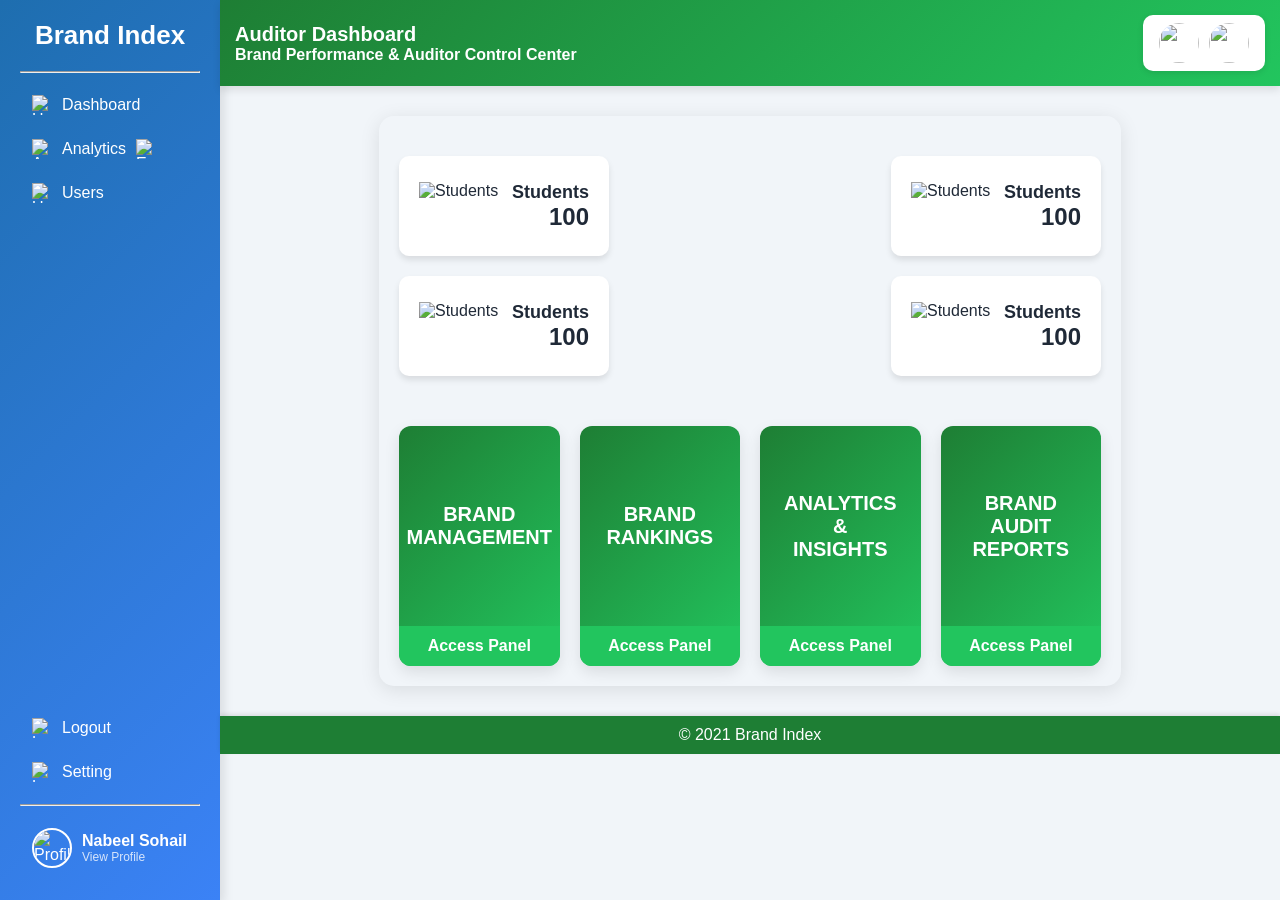
==== commit cac2958c: "abcd" ====
--- a/auditorDashboard.html
+++ b/auditorDashboard.html
@@ -8,18 +8,428 @@
       href="https://fonts.googleapis.com/css2?family=Inter:wght@400;700&display=swap"
       rel="stylesheet"
     />
-    <link rel="stylesheet" href="./assets/css/global.css" />
-    <link rel="stylesheet" href="./assets/css/sidebar.css" />
-    <link rel="stylesheet" href="./assets/css/auditorDashboard.css" />
   </head>
+  <style>
+    /* General Enhancements */
+    :root {
+      --primary-green: #1e7e34;
+      --secondary-green: #22c55e;
+      --primary-blue: #1e6eaf;
+      --secondary-blue: #3b82f6;
+      --neutral-gray: #f1f5f9;
+      --text-dark: #1f2937;
+      --text-light: #ffffff;
+      --card-bg: #ffffff;
+      --border-gray: #d1d5db;
+      --shadow-color: rgba(0, 0, 0, 0.1);
+    }
+
+    * {
+      margin: 0;
+      padding: 0;
+      box-sizing: border-box;
+      font-family: "Inter", sans-serif;
+    }
+
+    body {
+      display: flex;
+      flex-direction: row;
+      height: 100vh;
+      background-color: var(--neutral-gray);
+      color: var(--text-dark);
+      justify-content: flex-start;
+      align-items: flex-start;
+    }
+
+    /* Sidebar */
+    .sidebar {
+      width: 250px;
+      height: 100vh;
+      background: linear-gradient(135deg, var(--primary-blue), var(--secondary-blue));
+      color: var(--text-light);
+      display: flex;
+      flex-direction: column;
+      padding: 20px;
+      box-shadow: 4px 4px 10px var(--shadow-color);
+      transition: all 0.3s ease-in-out;
+    }
+
+    /* Top Section (Logo & App Name) */
+    .sidebar .top {
+      display: flex;
+      align-items: center;
+      flex-direction: column;
+      justify-content: center;
+      gap: 10px;
+      width: 100%;
+      margin-bottom: 10px;
+    }
+
+    .sidebar .top img {
+      width: 40px;
+      height: 40px;
+    }
+
+    .sidebar .top h2 {
+      font-size: 26px;
+      font-weight: bold;
+    }
+
+    /* Middle Section (Navigation Items) */
+    .sidebar .middle {
+      flex: 1;
+      width: 100%;
+    }
+
+    .sidebar .nav-item {
+      display: flex;
+      align-items: center;
+      gap: 10px;
+      padding: 12px;
+      border-radius: 8px;
+      transition: all 0.3s ease-in-out;
+      cursor: pointer;
+    }
+
+    .sidebar .nav-item:hover {
+      background-color: rgba(255, 255, 255, 0.2);
+      transform: translateX(5px);
+    }
+
+    .sidebar .nav-item img {
+      width: 20px;
+      height: 20px;
+    }
+
+    .sidebar .nav-item span {
+      font-size: 16px;
+    }
+
+    /* Submenu */
+    .nav-item.has-submenu {
+      display: flex;
+      flex-direction: column;
+      width: 100%;
+    }
+
+    .nav-item .nav-main {
+      display: flex;
+      align-items: center;
+      justify-content: flex-start;
+      width: 100%;
+      cursor: pointer;
+      gap: 10px;
+    }
+
+    .arrow-icon {
+      width: 15px;
+      transition: transform 0.3s ease;
+    }
+
+    .submenu {
+      display: none;
+      flex-direction: column;
+      padding-left: 30px;
+      width: auto;
+    }
+
+    .submenu-item {
+      padding: 8px 0;
+      font-size: 14px;
+      cursor: pointer;
+      transition: all 0.3s ease;
+    }
+
+    .submenu-item:hover {
+      color: #ffd700;
+    }
+
+    /* Open submenu */
+    .nav-item.active .submenu {
+      display: flex;
+      width: 100%;
+    }
+
+    .nav-item.active .arrow-icon {
+      transform: rotate(180deg);
+    }
+
+    /* Footer Section (Settings & Logout) */
+    .sidebar .footer {
+      width: 100%;
+    }
+
+    .sidebar .footer .footer-item {
+      display: flex;
+      align-items: center;
+      gap: 10px;
+      padding: 12px;
+      border-radius: 8px;
+      transition: all 0.3s ease-in-out;
+      cursor: pointer;
+    }
+
+    .sidebar .footer .footer-item:hover {
+      background-color: rgba(255, 255, 255, 0.2);
+      transform: translateX(5px);
+    }
+
+    .sidebar .footer .footer-item img {
+      width: 20px;
+      height: 20px;
+    }
+
+    .sidebar .footer .footer-item span {
+      font-size: 16px;
+    }
+
+    /* Profile Panel */
+    .sidebar .profile-panel {
+      display: flex;
+      align-items: center;
+      gap: 10px;
+      margin-top: auto;
+      padding: 12px;
+      border-radius: 8px;
+      cursor: pointer;
+      transition: all 0.3s ease-in-out;
+    }
+
+    .sidebar .profile-panel:hover {
+      background-color: rgba(255, 255, 255, 0.2);
+    }
+
+    .sidebar .profile-panel img {
+      width: 40px;
+      height: 40px;
+      border-radius: 50%;
+      border: 2px solid white;
+    }
+
+    .sidebar .profile-panel .profile-info {
+      display: flex;
+      flex-direction: column;
+    }
+
+    .sidebar .profile-panel .profile-info h3 {
+      font-size: 16px;
+      font-weight: 600;
+    }
+
+    .sidebar .profile-panel .profile-info p {
+      font-size: 12px;
+      opacity: 0.8;
+    }
+
+    /* Seperator */
+    .sidebar .seperator {
+      width: 100%;
+      height: 1px;
+      background-color: rgba(255, 255, 255, 0.2);
+      margin: 10px 0;
+    }
+
+    /* Main Content */
+    .main-content {
+      flex: 1;
+    }
+
+    /* Header */
+    .header {
+      display: flex;
+      justify-content: space-between;
+      align-items: center;
+      background: linear-gradient(135deg, var(--primary-green), var(--secondary-green));
+      padding: 15px;
+      color: var(--text-light);
+      box-shadow: 0px 4px 8px var(--shadow-color);
+      transition: all 0.3s ease-in-out;
+    }
+
+    .header h1 {
+      font-size: 20px;
+      font-weight: bold;
+    }
+
+    /* Header Sub-wrapper */
+    .header .header-sub-wrapper {
+      display: flex;
+      align-items: center;
+      background-color: var(--text-light);
+      color: var(--text-dark);
+      padding: 8px 16px;
+      border-radius: 10px;
+      box-shadow: 0px 2px 6px var(--shadow-color);
+      gap: 10px;
+    }
+
+    .header .header-sub-wrapper img {
+      width: 40px;
+      height: 40px;
+      border-radius: 50%;
+      transition: transform 0.3s ease-in-out;
+    }
+
+    .header .header-sub-wrapper img:hover {
+      transform: rotate(10deg);
+    }
+
+    .mainContainer {
+      display: flex;
+      flex-direction: column;
+      justify-content: center;
+      align-items: center;
+      gap: 20px;
+      padding: 30px 0px;
+    }
+
+    .auditer-content {
+      width: 70%;
+      height: auto;
+      display: flex;
+      flex-direction: column;
+      justify-content: space-between;
+      gap: 30px;
+      padding: 20px;
+      background-color: var(--white2);
+      box-shadow: 0px 4px 20px rgba(0, 0, 0, 0.1);
+      border-radius: 15px;
+    }
+
+    /* Stats Section */
+    .stat-container {
+      display: flex;
+      gap: 20px;
+      margin-top: 20px;
+    }
+
+    .stats {
+      width: 100%;
+      display: flex;
+      flex-direction: column;
+      gap: 20px;
+      justify-content: space-between;
+    }
+
+    .stats.left {
+      align-items: flex-start;
+    }
+
+    .stats.right {
+      align-items: flex-end;
+    }
+
+    .stat {
+      background: var(--card-bg);
+      padding: 20px;
+      border-radius: 10px;
+      text-align: center;
+      width: 210px;
+      height: 100px;
+      display: flex;
+      flex-wrap: wrap;
+      justify-content: space-between;
+      align-content: center;
+      box-shadow: 0px 4px 6px var(--shadow-color);
+      transition: transform 0.3s ease-in-out, box-shadow 0.3s ease-in-out;
+    }
+
+    .stat:hover {
+      transform: translateY(-5px);
+      box-shadow: 0px 6px 12px rgba(0, 0, 0, 0.15);
+    }
+
+    .stat .stat-img img {
+      width: 36px;
+      transition: transform 0.3s ease-in-out;
+    }
+
+    .stat:hover .stat-img img {
+      transform: scale(1.1);
+    }
+
+    .stat .stat-text {
+      text-align: right;
+      color: var(--text-dark);
+    }
+
+    .stat .stat-text h3 {
+      font-size: 18px;
+      font-weight: 600;
+    }
+
+    .stat .stat-text h4 {
+      font-size: 24px;
+      font-weight: bold;
+    }
+
+    .mainContainer .panels {
+      display: flex;
+      gap: 20px;
+      margin-top: 20px;
+    }
+
+    .card {
+      width: 240px;
+      height: 240px;
+      border-radius: 12px;
+      box-shadow: 0px 6px 15px var(--shadow-color);
+      background: linear-gradient(135deg, var(--primary-green), var(--secondary-green));
+      color: var(--text-light);
+      display: flex;
+      flex-direction: column;
+      justify-content: space-between;
+      overflow: hidden;
+      transition: transform 0.3s ease, box-shadow 0.3s ease;
+      cursor: pointer;
+    }
+
+    .card:hover {
+      transform: translateY(-5px);
+      box-shadow: 0px 10px 25px rgba(0, 0, 0, 0.15);
+    }
+    
+    .card .p {
+      text-align: center;
+      font-size: 20px;
+      font-weight: bold;
+      padding: 20px;
+      text-transform: uppercase;
+      height: 100%;
+      display: flex;
+      justify-content: center;
+      align-items: center;
+    }
+    
+    .card .access-panel {
+      height: 50px;
+      background-color: var(--secondary-green);
+      text-align: center;
+      font-size: 16px;
+      font-weight: 600;
+      display: flex;
+      align-items: center;
+      justify-content: center;
+      transition: background-color 0.3s ease;
+    }
+    
+    .card .access-panel:hover {
+      background-color: var(--primary-green);
+    }
+
+    footer {
+      background-color: var(--primary-green);
+      color: var(--text-light);
+      padding: 10px;
+      text-align: center;
+      box-shadow: 0px -2px 4px var(--shadow-color);
+    }
+  </style>
   <body>
     <div class="sidebar">
       <!-- Top Section -->
       <div class="top">
-        <img
-          src="./assets/images/BRAND INDEX Concepts Initial Logo 1.png"
-          alt="Logo"
-        />
+        <!-- <img src="https://placehold.co/20x20" alt="Logo" /> -->
         <h2>Brand Index</h2>
       </div>
 
@@ -94,109 +504,109 @@
         </div>
       </div>
 
-      <div class="top-section">
-        <div class="welcome">
-          <h2>Welcome, <span>John Doe</span></h2>
-          <p>Lorem ipsum dolor sit amet consectetur, adipisicing elit.</p>
-        </div>
-
-        <div class="stat-container">
-          <div class="stats">
-            <div class="stat">
-              <div class="stat-img">
-                <img src="https://placehold.co/20x20" alt="Students" />
+      <main>
+        <!-- Stats container-->
+        <div class="mainContainer">
+          <div class="auditer-content">
+            <div class="stat-container">
+              <div class="stats left">
+                <div class="stat">
+                  <div class="stat-img">
+                    <img src="https://placehold.co/20x20" alt="Students" />
+                  </div>
+                  <div class="stat-text">
+                    <h3>Students</h3>
+                    <h4>100</h4>
+                  </div>
+                </div>
+                <div class="stat">
+                  <div class="stat-img">
+                    <img src="https://placehold.co/20x20" alt="Students" />
+                  </div>
+                  <div class="stat-text">
+                    <h3>Students</h3>
+                    <h4>100</h4>
+                  </div>
+                </div>
               </div>
-              <div class="stat-text">
-                <h3>Students</h3>
-                <h4>100</h4>
+              <div class="stats right">
+                <div class="stat">
+                  <div class="stat-img">
+                    <img src="https://placehold.co/20x20" alt="Students" />
+                  </div>
+                  <div class="stat-text">
+                    <h3>Students</h3>
+                    <h4>100</h4>
+                  </div>
+                </div>
+                <div class="stat">
+                  <div class="stat-img">
+                    <img src="https://placehold.co/20x20" alt="Students" />
+                  </div>
+                  <div class="stat-text">
+                    <h3>Students</h3>
+                    <h4>100</h4>
+                  </div>
+                </div>
               </div>
             </div>
-            <div class="stat">
-              <div class="stat-img">
-                <img src="https://placehold.co/20x20" alt="Students" />
+
+            <!-- Panels -->
+            <div class="panels">
+              <div class="card">
+                <div class="p">
+                  <p>
+                    Brand<br />
+                    Management
+                  </p>
+                </div>
+                <div class="access-panel">
+                  <p>Access Panel</p>
+                </div>
               </div>
-              <div class="stat-text">
-                <h3>Students</h3>
-                <h4>100</h4>
+              <div class="card">
+                <div class="p bg2">
+                  <p>
+                    Brand<br />
+                    Rankings
+                  </p>
+                </div>
+                <div class="access-panel">
+                  <p>Access Panel</p>
+                </div>
+              </div>
+              <div class="card">
+                <div class="p bg3">
+                  <p>
+                    Analytics &<br />
+                    Insights
+                  </p>
+                </div>
+                <div class="access-panel">
+                  <p>Access Panel</p>
+                </div>
+              </div>
+              <div class="card">
+                <div class="p bg4">
+                  <p>
+                    Brand Audit<br />
+                    Reports
+                  </p>
+                </div>
+                <div class="access-panel">
+                  <p>Access Panel</p>
+                </div>
               </div>
             </div>
           </div>
-          <div class="stats">
-            <div class="stat">
-              <div class="stat-img">
-                <img src="https://placehold.co/20x20" alt="Students" />
-              </div>
-              <div class="stat-text">
-                <h3>Students</h3>
-                <h4>100</h4>
-              </div>
-            </div>
-            <div class="stat">
-              <div class="stat-img">
-                <img src="https://placehold.co/20x20" alt="Students" />
-              </div>
-              <div class="stat-text">
-                <h3>Students</h3>
-                <h4>100</h4>
-              </div>
-            </div>
-          </div>
-        </div>
-      </div>
-
-      <div class="portal-section">
-        <h2>Select Portal</h2>
-        <div class="portals">
-          <div class="portal">
-            <div class="left">
-              <h3 class="title">Portal Name</h3>
-              <div class="description">
-                Lorem ipsum dolor sit amet consectetur adipisicing elit.
-              </div>
-            </div>
-            <div class="right">
-              <img src="https://placehold.co/56x56" alt="Portal" />
-            </div>
-            <button class="portal-btn">Click Here</button>
-          </div>
-          <div class="portal">
-            <div class="left">
-              <h3 class="title">Portal Name</h3>
-              <div class="description">
-                Lorem ipsum dolor sit amet consectetur adipisicing elit.
-              </div>
-            </div>
-            <div class="right">
-              <img src="https://placehold.co/56x56" alt="Portal" />
-            </div>
-            <button class="portal-btn">Click Here</button>
-          </div>
-          <div class="portal">
-            <div class="left">
-              <h3 class="title">Portal Name</h3>
-              <div class="description">
-                Lorem ipsum dolor sit amet consectetur adipisicing elit.
-              </div>
-            </div>
-            <div class="right">
-              <img src="https://placehold.co/56x56" alt="Portal" />
-            </div>
-            <button class="portal-btn">Click Here</button>
-          </div>
-          <div class="portal">
-            <div class="left">
-              <h3 class="title">Portal Name</h3>
-              <div class="description">
-                Lorem ipsum dolor sit amet consectetur adipisicing elit.
-              </div>
-            </div>
-            <div class="right">
-              <img src="https://placehold.co/56x56" alt="Portal" />
-            </div>
-            <button class="portal-btn">Click Here</button>
-          </div>
-        </div>
-      </div>
+        </div>
+      </main>
+
+      <footer>
+        <div class="copyright">
+          <p>&copy; 2021 Brand Index</p>
+        </div>
+      </footer>
     </div>
   </body>
   <script src="./assets/js/Sidebar.js" defer></script>
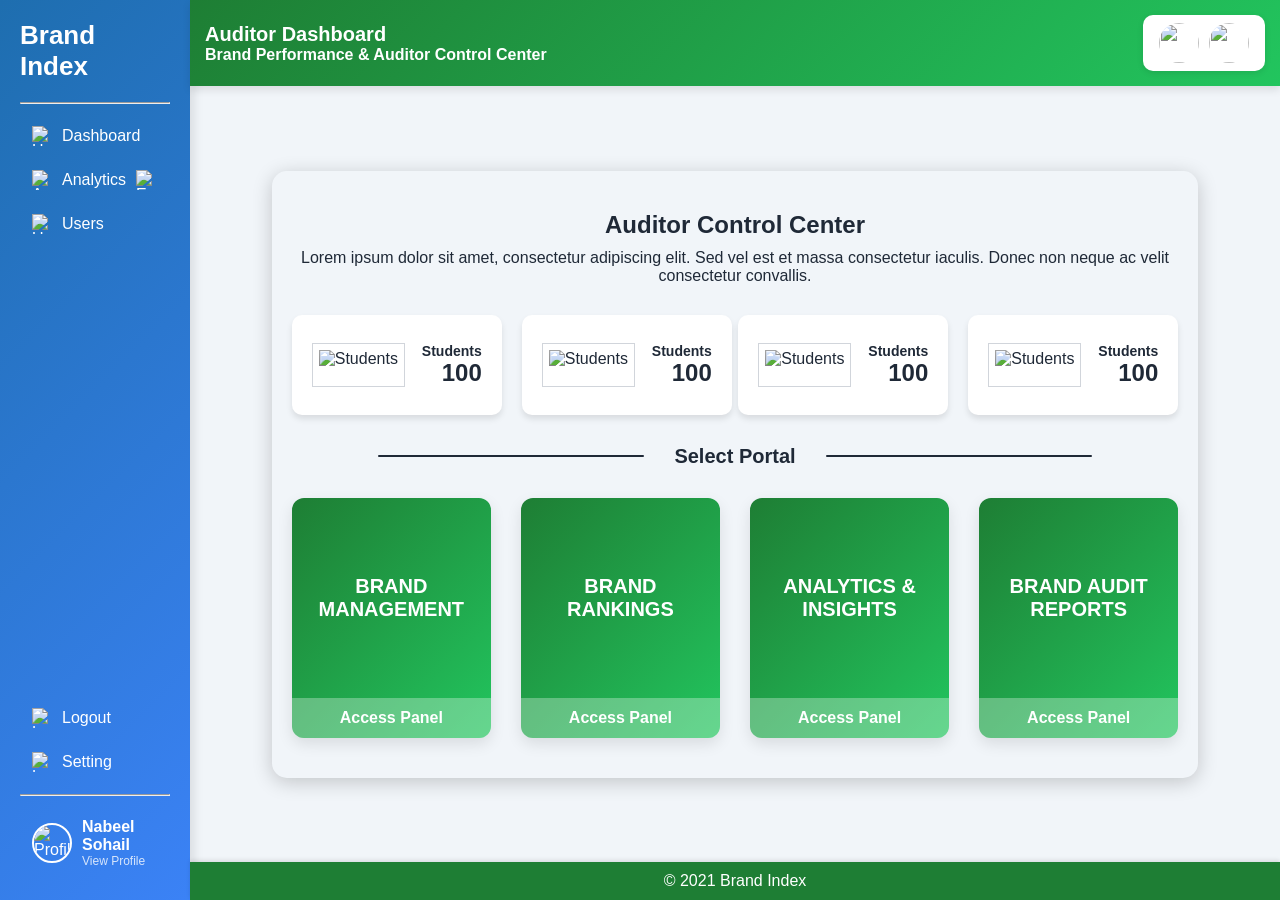
==== commit b424cae8: "fixing the ui" ====
--- a/auditorDashboard.html
+++ b/auditorDashboard.html
@@ -274,49 +274,54 @@
       transform: rotate(10deg);
     }
 
-    .mainContainer {
-      display: flex;
-      flex-direction: column;
-      justify-content: center;
-      align-items: center;
-      gap: 20px;
-      padding: 30px 0px;
+    .main-content {
+      flex: 1;
+      height: 100vh;
+      margin: 0px;
+      padding: 0px;
+      box-sizing: border-box;
+      display: flex;
+      flex-direction: column;
+      justify-content: space-between;
+      /* align-items: center; */
     }
 
     .auditer-content {
-      width: 70%;
+      width: 85%;
       height: auto;
       display: flex;
       flex-direction: column;
       justify-content: space-between;
       gap: 30px;
-      padding: 20px;
+      padding: 40px 20px;
       background-color: var(--white2);
-      box-shadow: 0px 4px 20px rgba(0, 0, 0, 0.1);
+      box-shadow: 0px 4px 20px rgba(0, 0, 0, 0.2);
       border-radius: 15px;
+      margin: 30px auto;
+    }
+
+    .title {
+      display: flex;
+      flex-direction: column;
+      gap: 10px;
+      text-align: center;
     }
 
     /* Stats Section */
     .stat-container {
       display: flex;
+      flex-direction: row;
+      /* gap: 131px; */
+      /* margin: auto; */
+      justify-content: space-between;
+      align-items: center;
+    }
+
+    .stats {
+      width: 100%;
+      display: flex;
+      flex-direction: row;
       gap: 20px;
-      margin-top: 20px;
-    }
-
-    .stats {
-      width: 100%;
-      display: flex;
-      flex-direction: column;
-      gap: 20px;
-      justify-content: space-between;
-    }
-
-    .stats.left {
-      align-items: flex-start;
-    }
-
-    .stats.right {
-      align-items: flex-end;
     }
 
     .stat {
@@ -339,8 +344,16 @@
       box-shadow: 0px 6px 12px rgba(0, 0, 0, 0.15);
     }
 
+    .stat .stat-img{
+      border: 1px solid var(--border-gray);
+      width: auto;
+      height: auto;
+      padding: 6px;
+    }
+
     .stat .stat-img img {
       width: 36px;
+      height: 100%;
       transition: transform 0.3s ease-in-out;
     }
 
@@ -354,7 +367,7 @@
     }
 
     .stat .stat-text h3 {
-      font-size: 18px;
+      font-size: 14px;
       font-weight: 600;
     }
 
@@ -363,10 +376,36 @@
       font-weight: bold;
     }
 
+    .title-portal{
+      display: flex;
+      flex-direction: row;
+      gap: 10px;
+      text-align: center;
+      justify-content: center;
+      align-items: center;
+    }
+
+    .title-portal hr {
+      width: 30%;
+      height: 2px;
+      background-color: var(--text-dark);
+      border-radius: 10px;
+      border: none;
+    }
+
+    .title-portal h2 {
+      font-size: 20px;
+      font-weight: bold;
+      margin: 0px 20px;
+    }
+
     .mainContainer .panels {
       display: flex;
-      gap: 20px;
-      margin-top: 20px;
+      gap: 30px;
+      /* margin-top: 20px; */
+      /* margin: 20px auto; */
+      flex-direction: row;
+      justify-content: center;
     }
 
     .card {
@@ -403,7 +442,8 @@
     
     .card .access-panel {
       height: 50px;
-      background-color: var(--secondary-green);
+      /* background-color: var(--secondary-green); */
+      background-color: rgb(255, 255, 255, 0.3);
       text-align: center;
       font-size: 16px;
       font-weight: 600;
@@ -508,6 +548,12 @@
         <!-- Stats container-->
         <div class="mainContainer">
           <div class="auditer-content">
+
+            <div class="title">
+              <h2>Auditor Control Center</h2>
+              <p>Lorem ipsum dolor sit amet, consectetur adipiscing elit. Sed vel est et massa consectetur iaculis. Donec non neque ac velit consectetur convallis.</p>
+            </div>
+
             <div class="stat-container">
               <div class="stats left">
                 <div class="stat">
@@ -529,7 +575,7 @@
                   </div>
                 </div>
               </div>
-              <div class="stats right">
+              <div class="stats right" style="justify-content: end;">
                 <div class="stat">
                   <div class="stat-img">
                     <img src="https://placehold.co/20x20" alt="Students" />
@@ -549,6 +595,12 @@
                   </div>
                 </div>
               </div>
+            </div>
+
+            <div class="title-portal">
+              <hr>
+              <h2>Select Portal</h2>
+              <hr>
             </div>
 
             <!-- Panels -->
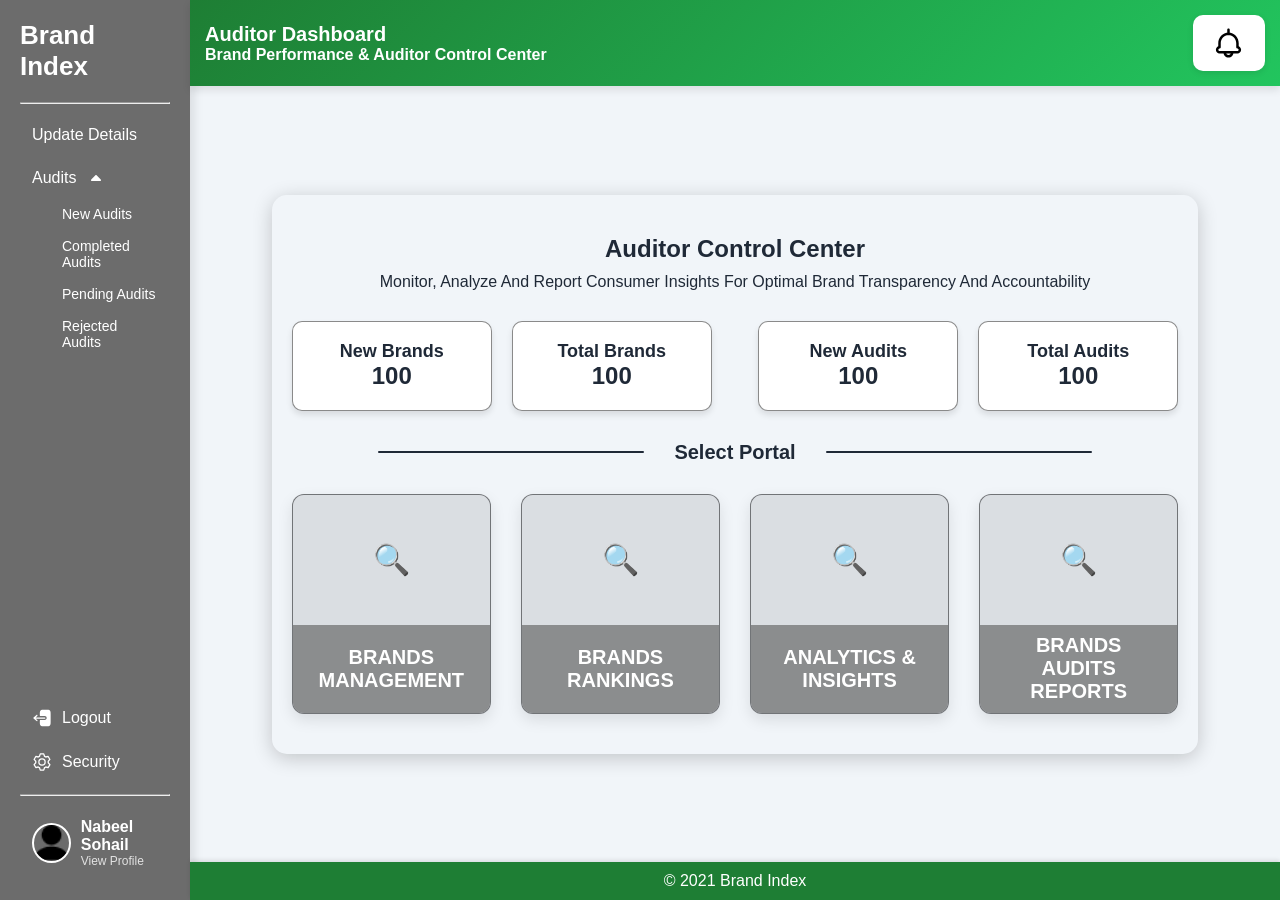
==== commit 190663ac: "final" ====
--- a/auditorDashboard.html
+++ b/auditorDashboard.html
@@ -45,8 +45,9 @@
     .sidebar {
       width: 250px;
       height: 100vh;
-      background: linear-gradient(135deg, var(--primary-blue), var(--secondary-blue));
-      color: var(--text-light);
+      /* background: linear-gradient(135deg, var(--primary-blue), var(--secondary-blue)); */
+      background-color: #6c6c6c;
+      color: #ffffff;
       display: flex;
       flex-direction: column;
       padding: 20px;
@@ -141,7 +142,7 @@
     }
 
     .submenu-item:hover {
-      color: #ffd700;
+      color: black;
     }
 
     /* Open submenu */
@@ -239,7 +240,11 @@
       display: flex;
       justify-content: space-between;
       align-items: center;
-      background: linear-gradient(135deg, var(--primary-green), var(--secondary-green));
+      background: linear-gradient(
+        135deg,
+        var(--primary-green),
+        var(--secondary-green)
+      );
       padding: 15px;
       color: var(--text-light);
       box-shadow: 0px 4px 8px var(--shadow-color);
@@ -329,14 +334,15 @@
       padding: 20px;
       border-radius: 10px;
       text-align: center;
-      width: 210px;
-      height: 100px;
+      width: 200px;
+      height: 90px;
       display: flex;
       flex-wrap: wrap;
-      justify-content: space-between;
+      justify-content: center;
       align-content: center;
       box-shadow: 0px 4px 6px var(--shadow-color);
       transition: transform 0.3s ease-in-out, box-shadow 0.3s ease-in-out;
+      border: 1px solid #00000075;
     }
 
     .stat:hover {
@@ -344,15 +350,15 @@
       box-shadow: 0px 6px 12px rgba(0, 0, 0, 0.15);
     }
 
-    .stat .stat-img{
-      border: 1px solid var(--border-gray);
+    .stat .stat-img {
+      /* border: 1px solid var(--border-gray); */
       width: auto;
       height: auto;
-      padding: 6px;
+      /* padding: 6px; */
     }
 
     .stat .stat-img img {
-      width: 36px;
+      width: 56px;
       height: 100%;
       transition: transform 0.3s ease-in-out;
     }
@@ -362,12 +368,14 @@
     }
 
     .stat .stat-text {
-      text-align: right;
+      /* text-align: right; */
       color: var(--text-dark);
+      /* border: 3px solid #abadab; */
+      padding: 10px 20px;
     }
 
     .stat .stat-text h3 {
-      font-size: 14px;
+      font-size: 18px;
       font-weight: 600;
     }
 
@@ -376,7 +384,7 @@
       font-weight: bold;
     }
 
-    .title-portal{
+    .title-portal {
       display: flex;
       flex-direction: row;
       gap: 10px;
@@ -410,10 +418,16 @@
 
     .card {
       width: 240px;
-      height: 240px;
+      height: 220px;
       border-radius: 12px;
       box-shadow: 0px 6px 15px var(--shadow-color);
-      background: linear-gradient(135deg, var(--primary-green), var(--secondary-green));
+      /* background: linear-gradient(
+        135deg,
+        var(--primary-green),
+        var(--secondary-green)
+      ); */
+      background-color: #d1d5db;
+      border: 1px solid #00000075;
       color: var(--text-light);
       display: flex;
       flex-direction: column;
@@ -421,40 +435,57 @@
       overflow: hidden;
       transition: transform 0.3s ease, box-shadow 0.3s ease;
       cursor: pointer;
+      position: relative;
     }
 
     .card:hover {
       transform: translateY(-5px);
-      box-shadow: 0px 10px 25px rgba(0, 0, 0, 0.15);
-    }
-    
-    .card .p {
+      box-shadow: 0px 10px 25px var(--shadow-color);
+    }
+
+    .icon-section {
+      height: 60%;
+      display: flex;
+      justify-content: center;
+      align-items: center;
+      font-size: 30px;
+      background-color: rgba(255, 255, 255, 0.2);
+    }
+
+    .text-section {
       text-align: center;
       font-size: 20px;
       font-weight: bold;
       padding: 20px;
       text-transform: uppercase;
+      height: 40%;
+      display: flex;
+      justify-content: center;
+      align-items: center;
+      background-color: rgba(109, 108, 108, 0.685);
+      color: #ffffff;
+    }
+
+    .access-panel {
+      position: absolute;
+      top: 0;
+      left: 0;
+      width: 100%;
       height: 100%;
-      display: flex;
+      background: rgba(0, 0, 0, 0.6);
+      display: flex;
+      align-items: center;
       justify-content: center;
-      align-items: center;
-    }
-    
-    .card .access-panel {
-      height: 50px;
-      /* background-color: var(--secondary-green); */
-      background-color: rgb(255, 255, 255, 0.3);
-      text-align: center;
-      font-size: 16px;
-      font-weight: 600;
-      display: flex;
-      align-items: center;
-      justify-content: center;
-      transition: background-color 0.3s ease;
-    }
-    
-    .card .access-panel:hover {
-      background-color: var(--primary-green);
+      font-size: 18px;
+      font-weight: bold;
+      color: white;
+      backdrop-filter: blur(8px);
+      opacity: 0;
+      transition: opacity 0.3s ease;
+    }
+
+    .card:hover .access-panel {
+      opacity: 1;
     }
 
     footer {
@@ -469,7 +500,6 @@
     <div class="sidebar">
       <!-- Top Section -->
       <div class="top">
-        <!-- <img src="https://placehold.co/20x20" alt="Logo" /> -->
         <h2>Brand Index</h2>
       </div>
 
@@ -478,45 +508,36 @@
       <!-- Middle Section (Navigation Items) -->
       <div class="middle">
         <div class="nav-item">
-          <img src="https://placehold.co/20x20" alt="Home" />
-          <span>Dashboard</span>
+          <span>Update Details</span>
         </div>
         <!-- Analytics with Submenu -->
-        <div class="nav-item has-submenu">
+        <div class="nav-item has-submenu active">
           <div class="nav-main">
-            <img src="https://placehold.co/20x20" alt="Analytics" />
-            <span>Analytics</span>
+            <span>Audits</span>
             <img
-              src="https://placehold.co/20x20"
+              src="./assets/images/caret-down-svgrepo-com.svg"
               class="arrow-icon"
               alt="Expand"
             />
           </div>
           <div class="submenu">
-            <div class="submenu-item">Reports</div>
-            <div class="submenu-item">Traffic</div>
-            <div class="submenu-item">User Insights</div>
+            <div class="submenu-item">New Audits</div>
+            <div class="submenu-item">Completed Audits</div>
+            <div class="submenu-item">Pending Audits</div>
+            <div class="submenu-item">Rejected Audits</div>
           </div>
         </div>
-        <div class="nav-item">
-          <img src="https://placehold.co/20x20" alt="Users" />
-          <span>Users</span>
-        </div>
-        <!-- <div class="nav-item">
-          <img src="https://placehold.co/20x20" alt="Settings" />
-          <span>Settings</span>
-        </div> -->
       </div>
 
       <!-- Footer Section -->
       <div class="footer">
         <div class="footer-item">
-          <img src="https://placehold.co/20x20" alt="Logout" />
+          <img src="./assets/images/logout-2-svgrepo-com.svg" alt="Logout" />
           <span>Logout</span>
         </div>
         <div class="footer-item">
-          <img src="https://placehold.co/20x20" alt="Logout" />
-          <span>Setting</span>
+          <img src="./assets/images/setting-svgrepo-com.svg" alt="Logout" />
+          <span>Security</span>
         </div>
       </div>
 
@@ -524,7 +545,7 @@
 
       <!-- Profile Panel -->
       <div class="profile-panel">
-        <img src="https://placehold.co/20x20" alt="Profile" />
+        <img src="./assets/images/profile.png" alt="Profile" />
         <div class="profile-info">
           <h3>Nabeel Sohail</h3>
           <p>View Profile</p>
@@ -539,8 +560,7 @@
           <h4>Brand Performance & Auditor Control Center</h4>
         </div>
         <div class="header-sub-wrapper">
-          <img src="https://placehold.co/20x20" />
-          <img src="https://placehold.co/20x20" />
+          <img src="./assets/images/notification.svg" />
         </div>
       </div>
 
@@ -548,49 +568,39 @@
         <!-- Stats container-->
         <div class="mainContainer">
           <div class="auditer-content">
-
             <div class="title">
               <h2>Auditor Control Center</h2>
-              <p>Lorem ipsum dolor sit amet, consectetur adipiscing elit. Sed vel est et massa consectetur iaculis. Donec non neque ac velit consectetur convallis.</p>
+              <p>
+                Monitor, Analyze And Report Consumer Insights For Optimal Brand
+                Transparency And Accountability
+              </p>
             </div>
 
             <div class="stat-container">
               <div class="stats left">
                 <div class="stat">
-                  <div class="stat-img">
-                    <img src="https://placehold.co/20x20" alt="Students" />
-                  </div>
                   <div class="stat-text">
-                    <h3>Students</h3>
+                    <h3>New Brands</h3>
                     <h4>100</h4>
                   </div>
                 </div>
                 <div class="stat">
-                  <div class="stat-img">
-                    <img src="https://placehold.co/20x20" alt="Students" />
-                  </div>
                   <div class="stat-text">
-                    <h3>Students</h3>
+                    <h3>Total Brands</h3>
                     <h4>100</h4>
                   </div>
                 </div>
               </div>
-              <div class="stats right" style="justify-content: end;">
+              <div class="stats right" style="justify-content: end">
                 <div class="stat">
-                  <div class="stat-img">
-                    <img src="https://placehold.co/20x20" alt="Students" />
-                  </div>
                   <div class="stat-text">
-                    <h3>Students</h3>
+                    <h3>New Audits</h3>
                     <h4>100</h4>
                   </div>
                 </div>
                 <div class="stat">
-                  <div class="stat-img">
-                    <img src="https://placehold.co/20x20" alt="Students" />
-                  </div>
                   <div class="stat-text">
-                    <h3>Students</h3>
+                    <h3>Total Audits</h3>
                     <h4>100</h4>
                   </div>
                 </div>
@@ -598,56 +608,40 @@
             </div>
 
             <div class="title-portal">
-              <hr>
+              <hr />
               <h2>Select Portal</h2>
-              <hr>
+              <hr />
             </div>
 
             <!-- Panels -->
             <div class="panels">
               <div class="card">
-                <div class="p">
-                  <p>
-                    Brand<br />
-                    Management
-                  </p>
-                </div>
-                <div class="access-panel">
-                  <p>Access Panel</p>
-                </div>
+                <div class="icon-section">🔍</div>
+                <div class="text-section">
+                  Brands Management
+                </div>
+                <div class="access-panel">Access Panel</div>
               </div>
               <div class="card">
-                <div class="p bg2">
-                  <p>
-                    Brand<br />
-                    Rankings
-                  </p>
-                </div>
-                <div class="access-panel">
-                  <p>Access Panel</p>
-                </div>
+                <div class="icon-section">🔍</div>
+                <div class="text-section">
+                  Brands Rankings
+                </div>
+                <div class="access-panel">Access Panel</div>
               </div>
               <div class="card">
-                <div class="p bg3">
-                  <p>
-                    Analytics &<br />
-                    Insights
-                  </p>
-                </div>
-                <div class="access-panel">
-                  <p>Access Panel</p>
-                </div>
+                <div class="icon-section">🔍</div>
+                <div class="text-section">
+                  Analytics & Insights
+                </div>
+                <div class="access-panel">Access Panel</div>
               </div>
               <div class="card">
-                <div class="p bg4">
-                  <p>
-                    Brand Audit<br />
-                    Reports
-                  </p>
-                </div>
-                <div class="access-panel">
-                  <p>Access Panel</p>
-                </div>
+                <div class="icon-section">🔍</div>
+                <div class="text-section">
+                  Brands Audits Reports
+                </div>
+                <div class="access-panel">Access Panel</div>
               </div>
             </div>
           </div>
